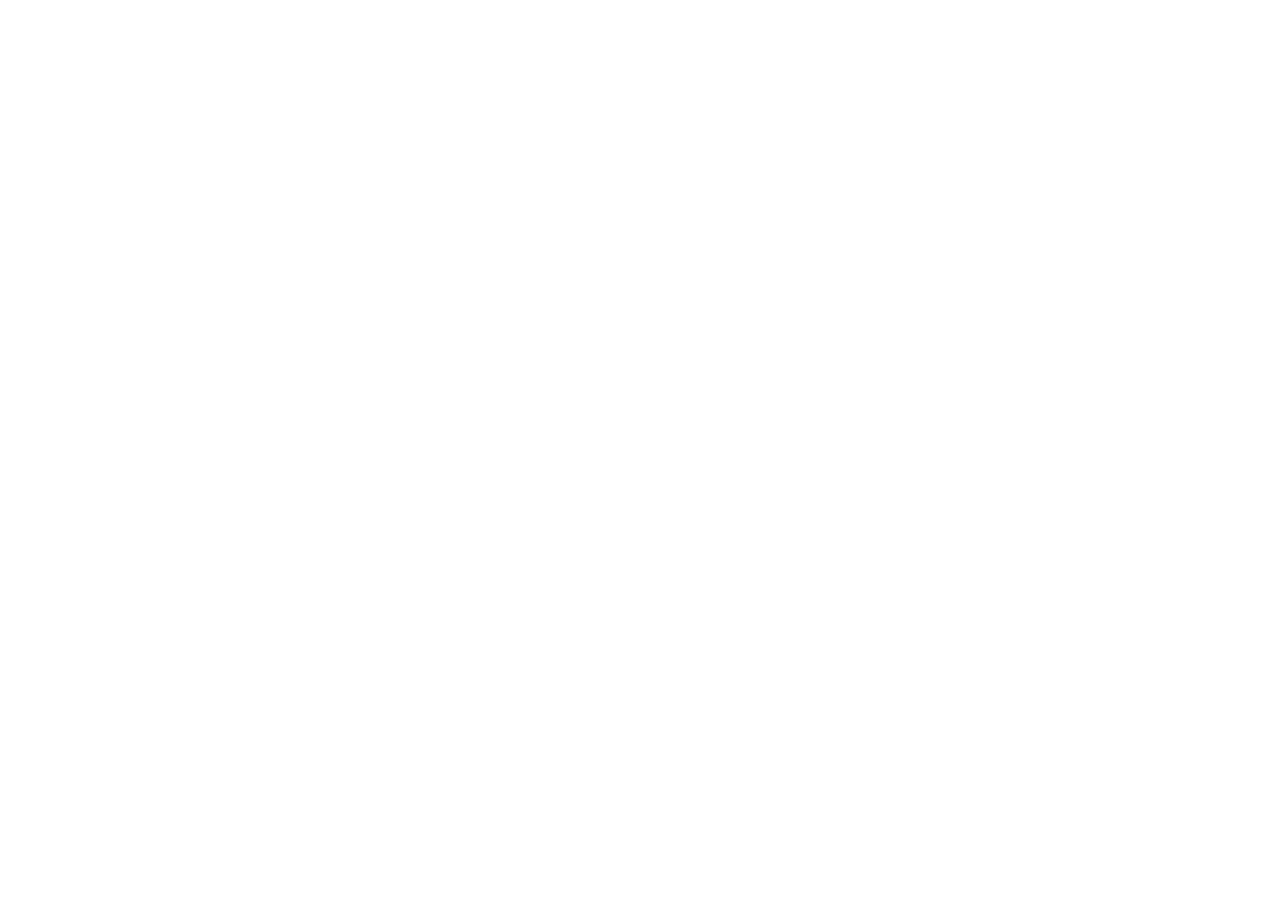
==== index.html @ 480419f0 "Initial commit" ====
<!DOCTYPE html>
<html lang="en">
<head>
  <meta charset="UTF-8">
  <meta name="viewport" content="width=device-width, initial-scale=1.0">
  <title></title>
  <link rel="stylesheet" href="css/main.css">
</head>
<body>




  <script src="js/main.js"></script>
</body>
</html>
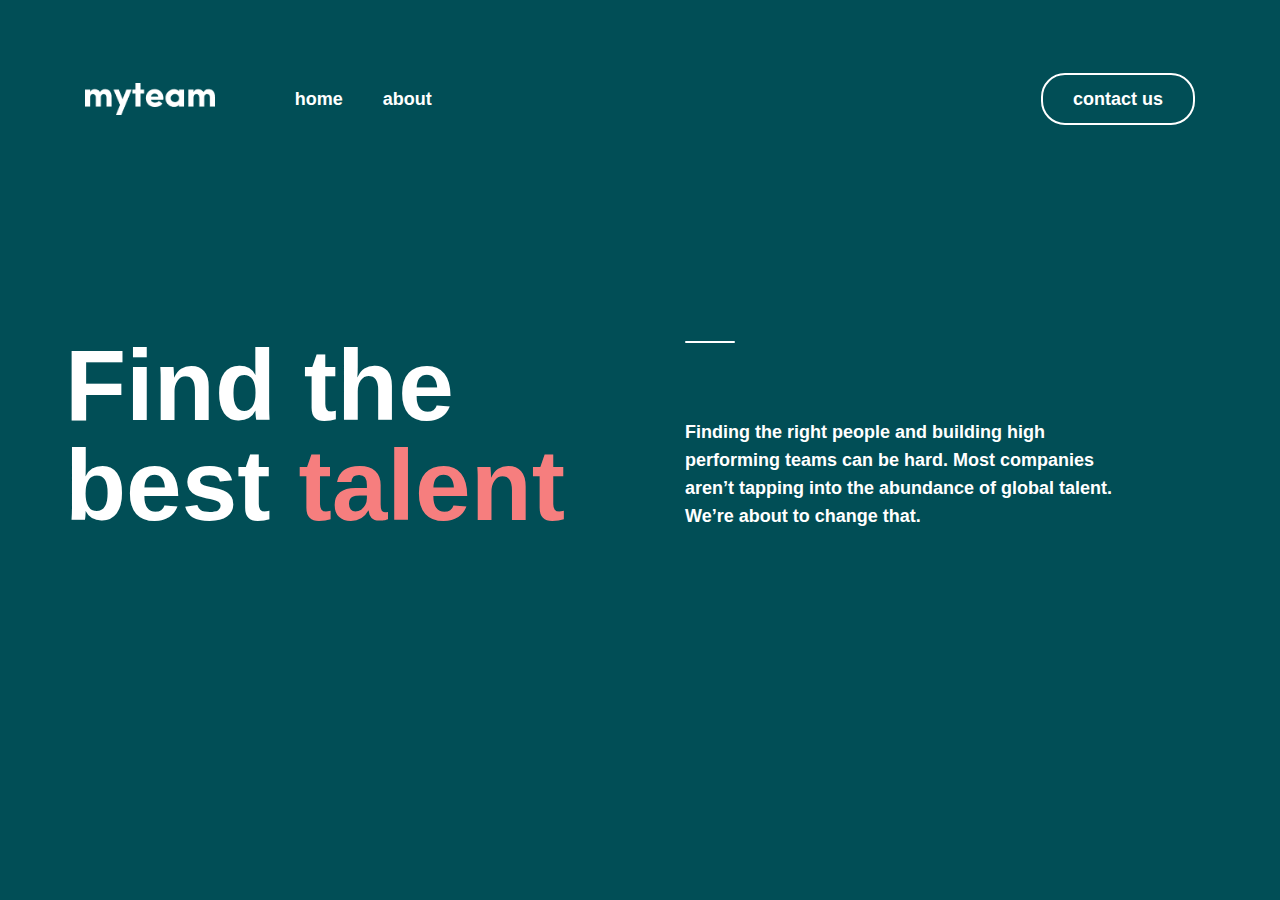
==== commit b9817bdd: "Responsive header" ====
--- a/index.html
+++ b/index.html
@@ -1,16 +1,79 @@
 <!DOCTYPE html>
 <html lang="en">
+
 <head>
   <meta charset="UTF-8">
   <meta name="viewport" content="width=device-width, initial-scale=1.0">
   <title></title>
   <link rel="stylesheet" href="css/main.css">
 </head>
+
 <body>
+
+  <header class="siteheader">
+    <div class="container siteheader__wrapper">
+      <a class="logo" href="index.html">
+        <img class="logo__img" src="img/myteam.png" width="160" height="40" alt="logo">
+      </a>
+
+      <nav class="sitenav">
+        <ul class="sitenav-list">
+          <li class="sitenav-list__item hamburger-li">
+            <button type="button">
+              <img src="img/close.svg" alt="open">
+            </button>
+          </li>
+          <li class="sitenav-list__item">
+            <a href="index.html" class="sitenav-list__link">home</a>
+          </li>
+          <li class="sitenav-list__item">
+            <a href="about.html" class="sitenav-list__link">about</a>
+          </li>
+        </ul>
+        <button class="sitenav__btn btn--primary" type="button">contact us</button>
+      </nav>
+      <button class="hamburger" type="button">
+        <img src="img/hamburger.svg" alt="open">
+      </button>
+
+    </div>
+  </header>
+
+  <section class="hero">
+    <div class="hero__wrapper">
+      <div class="container hero__container">
+        <h1 class="hero__heading">Find the best <span>talent</span></h1>
+        <p class="hero__text">Finding the right people and building high performing teams can be hard. Most companies
+          aren’t tapping into the
+          abundance of global talent. We’re about to change that.</p>
+      </div>
+    </div>
+  </section>
+
+  <!-- <button disabled class="btn--primary" type="button">contact us</button> -->
+  <!-- <a disabled class="btn--primary btn--secondary" href="#">contact us</a> -->
+
+
+  <script>
+    var elSiteHeader = document.querySelector('.sitenav');
+    var elSiteHeaderToggler = document.querySelector('.hamburger');
+    var elSiteHeaderRemover = document.querySelector('.hamburger-li');
+
+    elSiteHeaderToggler.addEventListener('click', function () {
+      elSiteHeader.classList.toggle('sitenav-open');
+
+      // elSiteHeaderToggler.classList.toggle('hamburger-open');
+    });
+
+    elSiteHeaderRemover.addEventListener('click', function () {
+      elSiteHeader.classList.toggle('sitenav-open');
+
+      // elSiteHeaderToggler.classList.toggle('hamburger-open');
+    });
 
 
 
+  </script>
+</body>
 
-  <script src="js/main.js"></script>
-</body>
-</html>
+</html>--- a/css/main.css
+++ b/css/main.css
@@ -0,0 +1,732 @@
+/*! normalize.css v8.0.1 | MIT License | github.com/necolas/normalize.css */
+/* Document
+   ========================================================================== */
+/**
+ * 1. Correct the line height in all browsers.
+ * 2. Prevent adjustments of font size after orientation changes in iOS.
+ */
+html {
+  line-height: 1.15;
+  /* 1 */
+  -webkit-text-size-adjust: 100%;
+  /* 2 */
+}
+
+/* Sections
+   ========================================================================== */
+/**
+ * Remove the margin in all browsers.
+ */
+body {
+  margin: 0;
+}
+
+/**
+ * Render the `main` element consistently in IE.
+ */
+main {
+  display: block;
+}
+
+/**
+ * Correct the font size and margin on `h1` elements within `section` and
+ * `article` contexts in Chrome, Firefox, and Safari.
+ */
+h1 {
+  font-size: 2em;
+  margin: 0.67em 0;
+}
+
+/* Grouping content
+   ========================================================================== */
+/**
+ * 1. Add the correct box sizing in Firefox.
+ * 2. Show the overflow in Edge and IE.
+ */
+hr {
+  -webkit-box-sizing: content-box;
+          box-sizing: content-box;
+  /* 1 */
+  height: 0;
+  /* 1 */
+  overflow: visible;
+  /* 2 */
+}
+
+/**
+ * 1. Correct the inheritance and scaling of font size in all browsers.
+ * 2. Correct the odd `em` font sizing in all browsers.
+ */
+pre {
+  font-family: monospace, monospace;
+  /* 1 */
+  font-size: 1em;
+  /* 2 */
+}
+
+/* Text-level semantics
+   ========================================================================== */
+/**
+ * Remove the gray background on active links in IE 10.
+ */
+a {
+  background-color: transparent;
+}
+
+/**
+ * 1. Remove the bottom border in Chrome 57-
+ * 2. Add the correct text decoration in Chrome, Edge, IE, Opera, and Safari.
+ */
+abbr[title] {
+  border-bottom: none;
+  /* 1 */
+  text-decoration: underline;
+  /* 2 */
+  -webkit-text-decoration: underline dotted;
+          text-decoration: underline dotted;
+  /* 2 */
+}
+
+/**
+ * Add the correct font weight in Chrome, Edge, and Safari.
+ */
+b,
+strong {
+  font-weight: bolder;
+}
+
+/**
+ * 1. Correct the inheritance and scaling of font size in all browsers.
+ * 2. Correct the odd `em` font sizing in all browsers.
+ */
+code,
+kbd,
+samp {
+  font-family: monospace, monospace;
+  /* 1 */
+  font-size: 1em;
+  /* 2 */
+}
+
+/**
+ * Add the correct font size in all browsers.
+ */
+small {
+  font-size: 80%;
+}
+
+/**
+ * Prevent `sub` and `sup` elements from affecting the line height in
+ * all browsers.
+ */
+sub,
+sup {
+  font-size: 75%;
+  line-height: 0;
+  position: relative;
+  vertical-align: baseline;
+}
+
+sub {
+  bottom: -0.25em;
+}
+
+sup {
+  top: -0.5em;
+}
+
+/* Embedded content
+   ========================================================================== */
+/**
+ * Remove the border on images inside links in IE 10.
+ */
+img {
+  border-style: none;
+}
+
+/* Forms
+   ========================================================================== */
+/**
+ * 1. Change the font styles in all browsers.
+ * 2. Remove the margin in Firefox and Safari.
+ */
+button,
+input,
+optgroup,
+select,
+textarea {
+  font-family: inherit;
+  /* 1 */
+  font-size: 100%;
+  /* 1 */
+  line-height: 1.15;
+  /* 1 */
+  margin: 0;
+  /* 2 */
+}
+
+/**
+ * Show the overflow in IE.
+ * 1. Show the overflow in Edge.
+ */
+button,
+input {
+  /* 1 */
+  overflow: visible;
+}
+
+/**
+ * Remove the inheritance of text transform in Edge, Firefox, and IE.
+ * 1. Remove the inheritance of text transform in Firefox.
+ */
+button,
+select {
+  /* 1 */
+  text-transform: none;
+}
+
+/**
+ * Correct the inability to style clickable types in iOS and Safari.
+ */
+button,
+[type="button"],
+[type="reset"],
+[type="submit"] {
+  -webkit-appearance: button;
+}
+
+/**
+ * Remove the inner border and padding in Firefox.
+ */
+button::-moz-focus-inner,
+[type="button"]::-moz-focus-inner,
+[type="reset"]::-moz-focus-inner,
+[type="submit"]::-moz-focus-inner {
+  border-style: none;
+  padding: 0;
+}
+
+/**
+ * Restore the focus styles unset by the previous rule.
+ */
+button:-moz-focusring,
+[type="button"]:-moz-focusring,
+[type="reset"]:-moz-focusring,
+[type="submit"]:-moz-focusring {
+  outline: 1px dotted ButtonText;
+}
+
+/**
+ * Correct the padding in Firefox.
+ */
+fieldset {
+  padding: 0.35em 0.75em 0.625em;
+}
+
+/**
+ * 1. Correct the text wrapping in Edge and IE.
+ * 2. Correct the color inheritance from `fieldset` elements in IE.
+ * 3. Remove the padding so developers are not caught out when they zero out
+ *    `fieldset` elements in all browsers.
+ */
+legend {
+  -webkit-box-sizing: border-box;
+          box-sizing: border-box;
+  /* 1 */
+  color: inherit;
+  /* 2 */
+  display: table;
+  /* 1 */
+  max-width: 100%;
+  /* 1 */
+  padding: 0;
+  /* 3 */
+  white-space: normal;
+  /* 1 */
+}
+
+/**
+ * Add the correct vertical alignment in Chrome, Firefox, and Opera.
+ */
+progress {
+  vertical-align: baseline;
+}
+
+/**
+ * Remove the default vertical scrollbar in IE 10+.
+ */
+textarea {
+  overflow: auto;
+}
+
+/**
+ * 1. Add the correct box sizing in IE 10.
+ * 2. Remove the padding in IE 10.
+ */
+[type="checkbox"],
+[type="radio"] {
+  -webkit-box-sizing: border-box;
+          box-sizing: border-box;
+  /* 1 */
+  padding: 0;
+  /* 2 */
+}
+
+/**
+ * Correct the cursor style of increment and decrement buttons in Chrome.
+ */
+[type="number"]::-webkit-inner-spin-button,
+[type="number"]::-webkit-outer-spin-button {
+  height: auto;
+}
+
+/**
+ * 1. Correct the odd appearance in Chrome and Safari.
+ * 2. Correct the outline style in Safari.
+ */
+[type="search"] {
+  -webkit-appearance: textfield;
+  /* 1 */
+  outline-offset: -2px;
+  /* 2 */
+}
+
+/**
+ * Remove the inner padding in Chrome and Safari on macOS.
+ */
+[type="search"]::-webkit-search-decoration {
+  -webkit-appearance: none;
+}
+
+/**
+ * 1. Correct the inability to style clickable types in iOS and Safari.
+ * 2. Change font properties to `inherit` in Safari.
+ */
+::-webkit-file-upload-button {
+  -webkit-appearance: button;
+  /* 1 */
+  font: inherit;
+  /* 2 */
+}
+
+/* Interactive
+   ========================================================================== */
+/*
+ * Add the correct display in Edge, IE 10+, and Firefox.
+ */
+details {
+  display: block;
+}
+
+/*
+ * Add the correct display in all browsers.
+ */
+summary {
+  display: list-item;
+}
+
+/* Misc
+   ========================================================================== */
+/**
+ * Add the correct display in IE 10+.
+ */
+template {
+  display: none;
+}
+
+/**
+ * Add the correct display in IE 10.
+ */
+[hidden] {
+  display: none;
+}
+
+@font-face {
+  font-family: "Public Sans";
+  font-display: swap;
+  font-style: normal;
+  font-weight: 100;
+  src: url("../fonts/public-sans-v4-latin-100.woff2") format("woff2"), url("../fonts/public-sans-v4-latin-100.woff") format("woff");
+}
+
+@font-face {
+  font-family: "Public Sans";
+  font-display: swap;
+  font-style: normal;
+  font-weight: 400;
+  src: url("../fonts/public-sans-v4-latin-regular.woff2") format("woff2"), url("../fonts/public-sans-v4-latin-regular.woff") format("woff");
+}
+
+@font-face {
+  font-family: "Public Sans";
+  font-display: swap;
+  font-style: normal;
+  font-weight: 500;
+  src: url("../fonts/public-sans-v4-latin-500.woff2") format("woff2"), url("../fonts/public-sans-v4-latin-500.woff") format("woff");
+}
+
+@font-face {
+  font-family: "Public Sans";
+  font-display: swap;
+  font-style: normal;
+  font-weight: 700;
+  src: url("../fonts/public-sans-v4-latin-700.woff2") format("woff2"), url("../fonts/public-sans-v4-latin-700.woff") format("woff");
+}
+
+@font-face {
+  font-family: "Public Sans";
+  font-display: swap;
+  font-style: italic;
+  font-weight: 400;
+  src: url("../fonts/public-sans-v4-latin-italic.woff2") format("woff2"), url("../fonts/public-sans-v4-latin-italic.woff") format("woff");
+}
+
+@font-face {
+  font-family: "Public Sans";
+  font-display: swap;
+  font-style: italic;
+  font-weight: 700;
+  src: url("../fonts/public-sans-v4-latin-700italic.woff2") format("woff2"), url("../fonts/public-sans-v4-latin-700italic.woff") format("woff");
+}
+
+html {
+  -webkit-box-sizing: border-box;
+          box-sizing: border-box;
+  height: 100%;
+  scroll-behavior: smooth;
+}
+
+*, *::before, *::after {
+  -webkit-box-sizing: inherit;
+          box-sizing: inherit;
+}
+
+body {
+  display: -webkit-box;
+  display: -ms-flexbox;
+  display: flex;
+  -webkit-box-orient: vertical;
+  -webkit-box-direction: normal;
+      -ms-flex-direction: column;
+          flex-direction: column;
+  height: 100%;
+  padding: 0;
+  margin: 0;
+  font-family: "Arial", sans-serif;
+  background-color: #014E56;
+  font-size: 16px;
+  line-height: 1.5;
+}
+
+img {
+  max-width: 100%;
+  height: auto;
+}
+
+.visually-hidden {
+  position: absolute;
+  width: 1px;
+  height: 1px;
+  margin: -1px;
+  border: 0;
+  padding: 0;
+  clip: rect(0 0 0 0);
+  overflow: hidden;
+}
+
+.container {
+  max-width: 1150px;
+  padding-left: 20px;
+  padding-right: 20px;
+  margin-left: auto;
+  margin-right: auto;
+}
+
+.btn--primary {
+  border: 2px solid #fff;
+  display: inline-block;
+  vertical-align: baseline;
+  color: #fff;
+  background-color: transparent;
+  font-weight: 600;
+  font-size: 18px;
+  line-height: 28px;
+  padding: 10px 30px;
+  max-width: 155px;
+  border-radius: 24px;
+  text-decoration: none;
+  cursor: pointer;
+  text-align: center;
+  -webkit-transition: all 0.3s ease;
+  transition: all 0.3s ease;
+  white-space: nowrap;
+}
+
+.btn--primary:hover {
+  background-color: #fff;
+  color: #014E56;
+  border-color: #014E56;
+}
+
+.btn--primary[disabled] {
+  color: rgba(255, 255, 255, 0.4);
+  border-color: rgba(255, 255, 255, 0.4);
+}
+
+.btn--secondary {
+  color: #014E56;
+  background-color: #fff;
+}
+
+.btn--secondary:hover {
+  background-color: #014E56;
+}
+
+.btn--secondary[disabled] {
+  color: #014E56;
+  background-color: rgba(255, 255, 255, 0.4);
+}
+
+.siteheader {
+  margin: 73px 0;
+}
+
+.siteheader__wrapper {
+  display: -webkit-box;
+  display: -ms-flexbox;
+  display: flex;
+  -webkit-box-align: center;
+      -ms-flex-align: center;
+          align-items: center;
+}
+
+.logo {
+  display: block;
+  text-decoration: none;
+  margin-right: 80px;
+}
+
+.logo__img {
+  display: block;
+}
+
+.sitenav {
+  display: -webkit-box;
+  display: -ms-flexbox;
+  display: flex;
+  -webkit-box-align: center;
+      -ms-flex-align: center;
+          align-items: center;
+  -ms-flex-negative: 1;
+      flex-shrink: 1;
+  width: 100%;
+}
+
+.hamburger {
+  display: block;
+  border: none;
+  background: none;
+  margin-left: auto;
+  padding: 10px;
+  margin-bottom: 10px;
+  display: none;
+}
+
+.hamburger img {
+  display: block;
+}
+
+.sitenav-list {
+  -ms-flex-negative: 1;
+      flex-shrink: 1;
+  width: 100%;
+  padding: 0;
+  margin: 0;
+  list-style-type: none;
+  display: -webkit-box;
+  display: -ms-flexbox;
+  display: flex;
+}
+
+.sitenav-list__item {
+  margin-right: 40px;
+}
+
+.sitenav-list__link {
+  display: block;
+  text-decoration: none;
+  font-weight: 600;
+  font-size: 18px;
+  line-height: 28px;
+  color: #FFFFFF;
+}
+
+.hamburger-li {
+  display: none;
+}
+
+.hamburger li {
+  display: none;
+}
+
+@media only screen and (max-width: 555px) {
+  .sitenav {
+    display: none;
+  }
+  .sitenav-open .sitenav-list {
+    padding: 50px 0 50px 50px;
+    height: 100%;
+    max-width: 70%;
+    background-color: #2C6269;
+    margin-left: auto;
+  }
+  .hamburger-li {
+    display: block;
+  }
+  .sitenav-open .sitenav-list__item {
+    margin-bottom: 20px;
+  }
+  .sitenav-open .btn--primary {
+    position: absolute;
+    top: 45%;
+    left: 40%;
+  }
+  .hamburger {
+    display: block;
+  }
+  .sitenav-open {
+    display: block;
+    position: fixed;
+    width: 100%;
+    height: 100%;
+    -webkit-box-orient: vertical;
+    -webkit-box-direction: normal;
+        -ms-flex-direction: column;
+            flex-direction: column;
+    background-color: rgba(0, 0, 0, 0.5);
+    top: 0;
+    left: 0;
+    z-index: 50;
+  }
+  .sitenav-open .sitenav-list {
+    -webkit-box-orient: vertical;
+    -webkit-box-direction: normal;
+        -ms-flex-direction: column;
+            flex-direction: column;
+  }
+}
+
+.hero__wrapper {
+  max-width: 1500px;
+  margin-right: auto;
+  margin-left: auto;
+  background-image: url("../img/dark-circle.png"), url("../img/couple-circles.png");
+  background-repeat: no-repeat;
+  background-position: -1% 35%, right 18% top 100%;
+}
+
+.hero__container {
+  padding: 70px 0 200px 0;
+  display: -webkit-box;
+  display: -ms-flexbox;
+  display: flex;
+  -webkit-box-align: center;
+      -ms-flex-align: center;
+          align-items: center;
+}
+
+.hero__heading {
+  max-width: 620px;
+  font-size: 100px;
+  line-height: 100px;
+  font-weight: 700;
+  color: #FFFFFF;
+}
+
+.hero__heading span {
+  color: #F67E7E;
+}
+
+.hero__text {
+  font-weight: 600;
+  font-size: 18px;
+  line-height: 28px;
+  color: #FFFFFF;
+  max-width: 445px;
+}
+
+.hero__text::before {
+  content: "";
+  display: block;
+  width: 50px;
+  height: 2px;
+  background-color: #fff;
+  border-radius: 5px;
+  margin-bottom: 75px;
+}
+
+@media only screen and (max-width: 1336px) {
+  .hero__wrapper {
+    background: none;
+    padding: 0 40px;
+    margin-left: auto;
+    margin-right: auto;
+  }
+}
+
+@media only screen and (max-width: 1078px) {
+  .hero__heading {
+    font-size: 80px;
+    margin-right: 20px;
+  }
+}
+
+@media only screen and (max-width: 1034px) {
+  .hero__heading {
+    font-size: 60px;
+  }
+}
+
+@media only screen and (max-width: 845px) {
+  .hero-heading {
+    line-height: 60px;
+  }
+}
+
+@media only screen and (max-width: 777px) {
+  .siteheader {
+    margin: 50px 0;
+  }
+  .hero {
+    background-image: url("../img/couple-circles.png");
+    background-repeat: no-repeat;
+    background-position: bottom center;
+  }
+  .hero__container {
+    -webkit-box-orient: vertical;
+    -webkit-box-direction: normal;
+        -ms-flex-direction: column;
+            flex-direction: column;
+    text-align: center;
+  }
+  .hero__heading {
+    line-height: 50px;
+    max-width: 300px;
+    margin-bottom: 0;
+  }
+  .hero__text {
+    max-width: 510px;
+    font-size: 15px;
+    line-height: 28px;
+  }
+  .hero__text::before {
+    display: none;
+  }
+}
+
+@media only screen and (max-width: 555px) {
+  .logo {
+    margin-right: 40px;
+  }
+}
+/*# sourceMappingURL=main.css.map */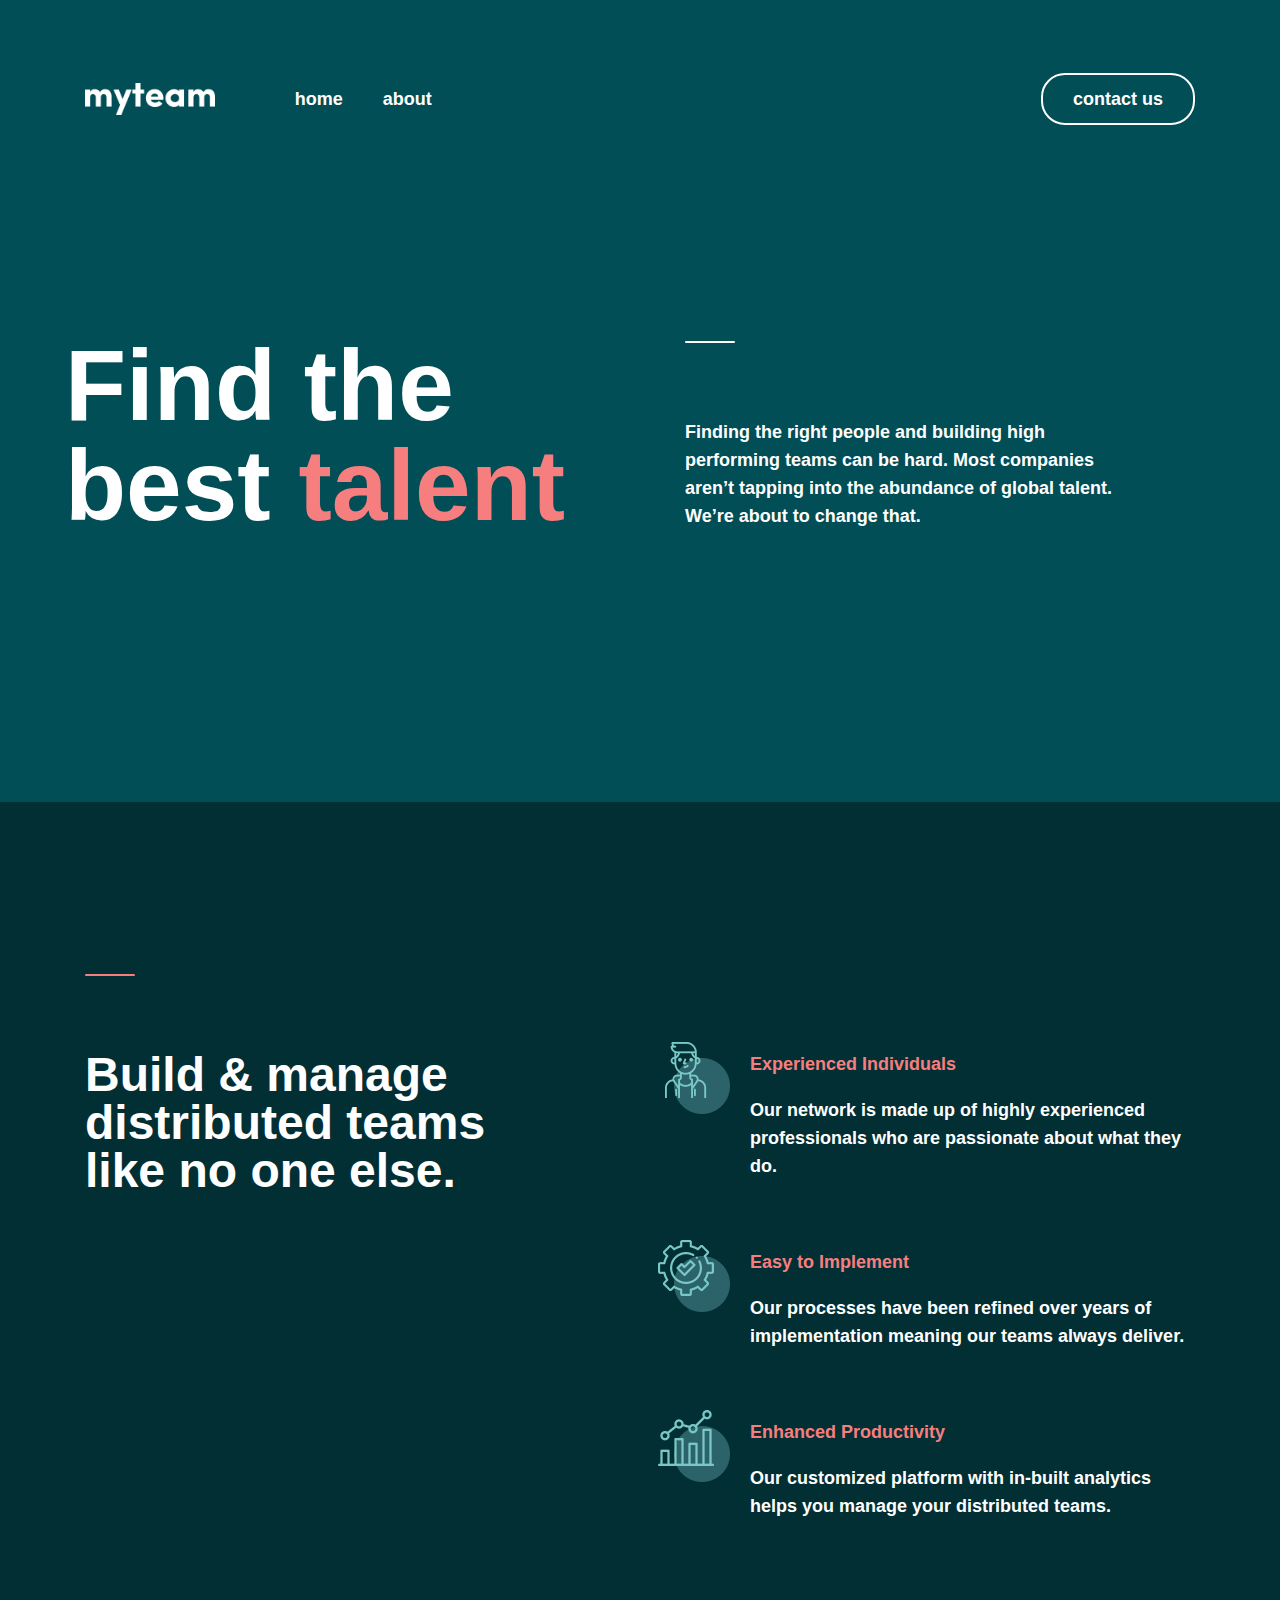
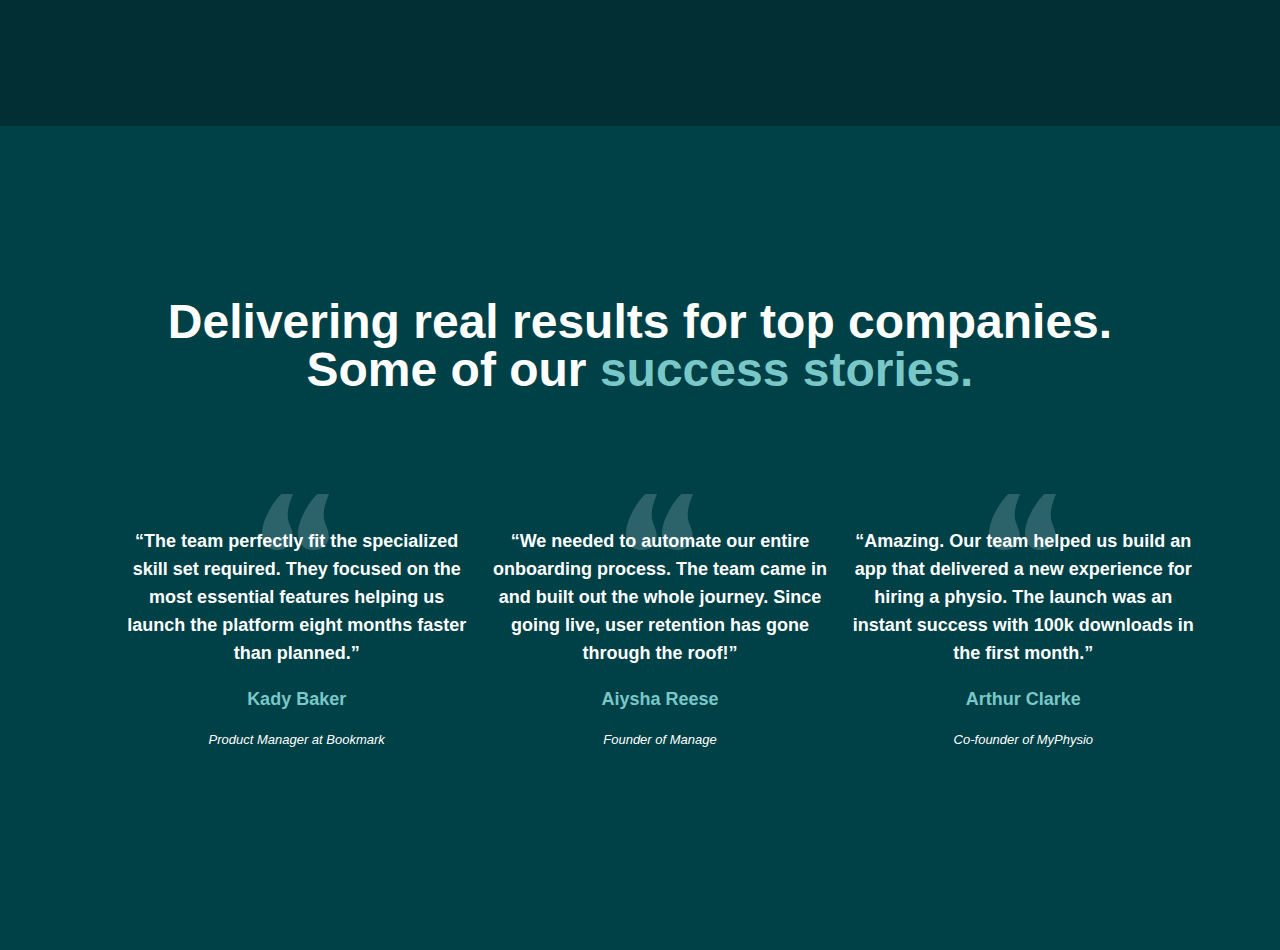
==== commit ca9a8a01: "Add feautures and comments section" ====
--- a/index.html
+++ b/index.html
@@ -39,13 +39,84 @@
     </div>
   </header>
 
-  <section class="hero">
-    <div class="hero__wrapper">
-      <div class="container hero__container">
-        <h1 class="hero__heading">Find the best <span>talent</span></h1>
-        <p class="hero__text">Finding the right people and building high performing teams can be hard. Most companies
+  <section class="section">
+    <div class="section__wrapper hero-wrapper">
+      <div class="container section__container hero-container">
+        <h1 class="section__heading">Find the best <span>talent</span></h1>
+        <p class="section__text hero-text">Finding the right people and building high performing teams can be hard. Most
+          companies
           aren’t tapping into the
           abundance of global talent. We’re about to change that.</p>
+      </div>
+    </div>
+  </section>
+
+  <section class="section feautures">
+    <div class="section__wrapper">
+      <div class="container section__container feautures-container">
+        <h1 class="section__heading feautures-heading">Build & manage distributed teams like no one else.</h1>
+        <ul class="section__list">
+          <li class="section__item">
+            <div class="item-wrapper">
+              <h3 class="section__subheading">Experienced Individuals</h3>
+              <p class="section__text">Our network is made up of highly experienced professionals who are passionate
+                about
+                what they do.</p>
+            </div>
+          </li>
+          <li class="section__item">
+            <div class="item-wrapper">
+              <h3 class="section__subheading">Easy to Implement</h3>
+              <p class="section__text">Our processes have been refined over years of implementation meaning our teams
+                always deliver.</p>
+            </div>
+          </li>
+          <li class="section__item">
+            <div class="item-wrapper">
+              <h3 class="section__subheading">Enhanced Productivity</h3>
+              <p class="section__text">Our customized platform with in-built analytics helps you manage your distributed
+                teams.</p>
+            </div>
+          </li>
+        </ul>
+      </div>
+    </div>
+  </section>
+
+  <section class="section feautures comments">
+    <div class="section__wrapper">
+      <div class="container comments-container">
+        <h1 class="section__heading comments-heading">Delivering real results for top companies. Some of our
+          <span>success stories.</span></h1>
+        <ul class="section__list comments-list">
+          <li class="section__item comments-item">
+            <div class="item-wrapper">
+              <blockquote class="section__text"> “The team perfectly fit the specialized skill set required. They
+                focused on the
+                most essential features helping us launch the platform eight months faster than planned.”</blockquote>
+              <h3 class="section__subheading">Kady Baker</h3>
+              <p class="status">Product Manager at Bookmark</p>
+            </div>
+          </li>
+          <li class="section__item  comments-item">
+            <div class="item-wrapper">
+              <blockquote class="section__text">“We needed to automate our entire onboarding process. The team came in
+                and built out the whole journey. Since going live, user retention has gone through the roof!”
+              </blockquote>
+              <h3 class="section__subheading">Aiysha Reese</h3>
+              <p class="status">Founder of Manage</p>
+            </div>
+          </li>
+          <li class="section__item  comments-item">
+            <div class="item-wrapper">
+              <blockquote class="section__text">“Amazing. Our team helped us build an app that delivered a new
+                experience for hiring a physio. The launch was an instant success with 100k downloads in the first
+                month.”</blockquote>
+              <h3 class="section__subheading">Arthur Clarke</h3>
+              <p class="status">Co-founder of MyPhysio</p>
+            </div>
+          </li>
+        </ul>
       </div>
     </div>
   </section>
--- a/css/main.css
+++ b/css/main.css
@@ -562,10 +562,8 @@
 }
 
 .hamburger-li {
-  display: none;
-}
-
-.hamburger li {
+  background: none;
+  border: none;
   display: none;
 }
 
@@ -575,6 +573,10 @@
   }
   .sitenav-open .sitenav-list {
     padding: 50px 0 50px 50px;
+    background-image: url("../img/couple-circles.png");
+    background-repeat: no-repeat;
+    background-position: rightr;
+    background-attachment: fixed;
     height: 100%;
     max-width: 70%;
     background-color: #2C6269;
@@ -582,6 +584,13 @@
   }
   .hamburger-li {
     display: block;
+    max-width: 40px;
+    margin-left: auto;
+  }
+  .hamburger-li button {
+    border: none;
+    background: none;
+    margin-right: -10px;
   }
   .sitenav-open .sitenav-list__item {
     margin-bottom: 20px;
@@ -616,117 +625,259 @@
   }
 }
 
-.hero__wrapper {
+.section__wrapper {
   max-width: 1500px;
   margin-right: auto;
   margin-left: auto;
+  background-repeat: no-repeat;
+}
+
+.hero-wrapper {
   background-image: url("../img/dark-circle.png"), url("../img/couple-circles.png");
-  background-repeat: no-repeat;
-  background-position: -1% 35%, right 18% top 100%;
-}
-
-.hero__container {
+  background-position: -1.5% 35%, right 18% top 100%;
+}
+
+.section__container {
+  display: -webkit-box;
+  display: -ms-flexbox;
+  display: flex;
+}
+
+.hero-container {
   padding: 70px 0 200px 0;
+  -webkit-box-align: center;
+      -ms-flex-align: center;
+          align-items: center;
+}
+
+.section__heading {
+  max-width: 620px;
+  font-size: 100px;
+  line-height: 100px;
+  font-weight: 700;
+  color: #FFFFFF;
+}
+
+.section__heading span {
+  color: #F67E7E;
+}
+
+.section__text {
+  font-weight: 600;
+  font-size: 18px;
+  line-height: 28px;
+  color: #FFFFFF;
+  max-width: 445px;
+}
+
+.hero-text::before {
+  content: "";
+  display: block;
+  width: 50px;
+  height: 2px;
+  background-color: #fff;
+  border-radius: 5px;
+  margin-bottom: 75px;
+}
+
+@media only screen and (max-width: 1336px) {
+  .section__wrapper {
+    background: none;
+    padding: 0 40px;
+    margin-left: auto;
+    margin-right: auto;
+  }
+}
+
+@media only screen and (max-width: 1078px) {
+  .section__heading {
+    font-size: 80px;
+    margin-right: 20px;
+  }
+}
+
+@media only screen and (max-width: 1034px) {
+  .section__heading {
+    font-size: 60px;
+  }
+}
+
+@media only screen and (max-width: 845px) {
+  .section-heading {
+    line-height: 60px;
+  }
+}
+
+@media only screen and (max-width: 777px) {
+  .siteheader {
+    margin: 50px 0;
+  }
+  .section {
+    background-image: url("../img/couple-circles.png");
+    background-repeat: no-repeat;
+    background-position: bottom center;
+  }
+  .section__container {
+    -webkit-box-orient: vertical;
+    -webkit-box-direction: normal;
+        -ms-flex-direction: column;
+            flex-direction: column;
+    text-align: center;
+  }
+  .section__heading {
+    line-height: 50px;
+    max-width: 300px;
+    margin-bottom: 0;
+  }
+  .section__text {
+    max-width: 510px;
+    font-size: 15px;
+    line-height: 28px;
+  }
+  .section__text::before {
+    display: none;
+  }
+}
+
+@media only screen and (max-width: 555px) {
+  .logo {
+    margin-right: 40px;
+  }
+}
+
+.feautures {
+  background-color: #012F34;
+  padding: 140px 0;
+}
+
+.feautures-heading {
+  font-size: 48px;
+  line-height: 48px;
+  max-width: 445px;
+}
+
+.feautures-heading::before {
+  content: "";
+  display: block;
+  width: 50px;
+  height: 2px;
+  background-color: #F67E7E;
+  border-radius: 5px;
+  margin-bottom: 75px;
+}
+
+.section__subheading {
+  font-size: 18px;
+  line-height: 28px;
+  font-weight: 700;
+  color: #F67E7E;
+}
+
+.section__list {
+  list-style-type: none;
+  padding: none;
+  margin: none;
+  margin-top: 90px;
+}
+
+.section__item {
+  margin-bottom: 32px;
+  display: -webkit-box;
+  display: -ms-flexbox;
+  display: flex;
+}
+
+.section__item::before {
+  content: "";
+  display: inline-block;
+  width: 72px;
+  height: 72px;
+  margin-top: 10px;
+  margin-right: 20px;
+}
+
+.section__item:nth-child(1)::before {
+  background-image: url("../img/experience.png");
+}
+
+.section__item:nth-child(2)::before {
+  background-image: url("../img/tool.png");
+}
+
+.section__item:nth-child(3)::before {
+  background-image: url("../img/productivity.png");
+}
+
+.feautures-container {
+  -webkit-box-pack: justify;
+      -ms-flex-pack: justify;
+          justify-content: space-between;
+}
+
+.comments {
+  background-color: #004047;
+}
+
+.comments-heading {
+  font-size: 48px;
+  line-height: 48px;
+  text-align: center;
+  max-width: 950px;
+  margin-left: auto;
+  margin-right: auto;
+}
+
+.comments-heading span {
+  color: #79C8C7;
+}
+
+.comments-list {
   display: -webkit-box;
   display: -ms-flexbox;
   display: flex;
   -webkit-box-align: center;
       -ms-flex-align: center;
           align-items: center;
-}
-
-.hero__heading {
-  max-width: 620px;
-  font-size: 100px;
-  line-height: 100px;
-  font-weight: 700;
+  -webkit-box-pack: justify;
+      -ms-flex-pack: justify;
+          justify-content: space-between;
+}
+
+.comments-item {
+  display: block;
+  max-width: 350px;
+}
+
+.comments-item:not(:last-child) {
+  margin-right: 20px;
+}
+
+.comments-list .section__item::before {
+  width: 67px;
+  height: 56px;
+  background-image: url("../img/quote.png");
+  margin-left: 40%;
+  margin-bottom: -30px;
+}
+
+.comments-list blockquote {
+  margin: 0;
+  padding: 0;
+  text-align: center;
+  max-width: 350px;
+}
+
+.comments .section__subheading {
+  color: #79C8C7;
+  text-align: center;
+}
+
+.status {
+  text-align: center;
+  font-style: italic;
+  font-weight: 500;
+  font-size: 13px;
+  line-height: 18px;
   color: #FFFFFF;
 }
-
-.hero__heading span {
-  color: #F67E7E;
-}
-
-.hero__text {
-  font-weight: 600;
-  font-size: 18px;
-  line-height: 28px;
-  color: #FFFFFF;
-  max-width: 445px;
-}
-
-.hero__text::before {
-  content: "";
-  display: block;
-  width: 50px;
-  height: 2px;
-  background-color: #fff;
-  border-radius: 5px;
-  margin-bottom: 75px;
-}
-
-@media only screen and (max-width: 1336px) {
-  .hero__wrapper {
-    background: none;
-    padding: 0 40px;
-    margin-left: auto;
-    margin-right: auto;
-  }
-}
-
-@media only screen and (max-width: 1078px) {
-  .hero__heading {
-    font-size: 80px;
-    margin-right: 20px;
-  }
-}
-
-@media only screen and (max-width: 1034px) {
-  .hero__heading {
-    font-size: 60px;
-  }
-}
-
-@media only screen and (max-width: 845px) {
-  .hero-heading {
-    line-height: 60px;
-  }
-}
-
-@media only screen and (max-width: 777px) {
-  .siteheader {
-    margin: 50px 0;
-  }
-  .hero {
-    background-image: url("../img/couple-circles.png");
-    background-repeat: no-repeat;
-    background-position: bottom center;
-  }
-  .hero__container {
-    -webkit-box-orient: vertical;
-    -webkit-box-direction: normal;
-        -ms-flex-direction: column;
-            flex-direction: column;
-    text-align: center;
-  }
-  .hero__heading {
-    line-height: 50px;
-    max-width: 300px;
-    margin-bottom: 0;
-  }
-  .hero__text {
-    max-width: 510px;
-    font-size: 15px;
-    line-height: 28px;
-  }
-  .hero__text::before {
-    display: none;
-  }
-}
-
-@media only screen and (max-width: 555px) {
-  .logo {
-    margin-right: 40px;
-  }
-}
 /*# sourceMappingURL=main.css.map */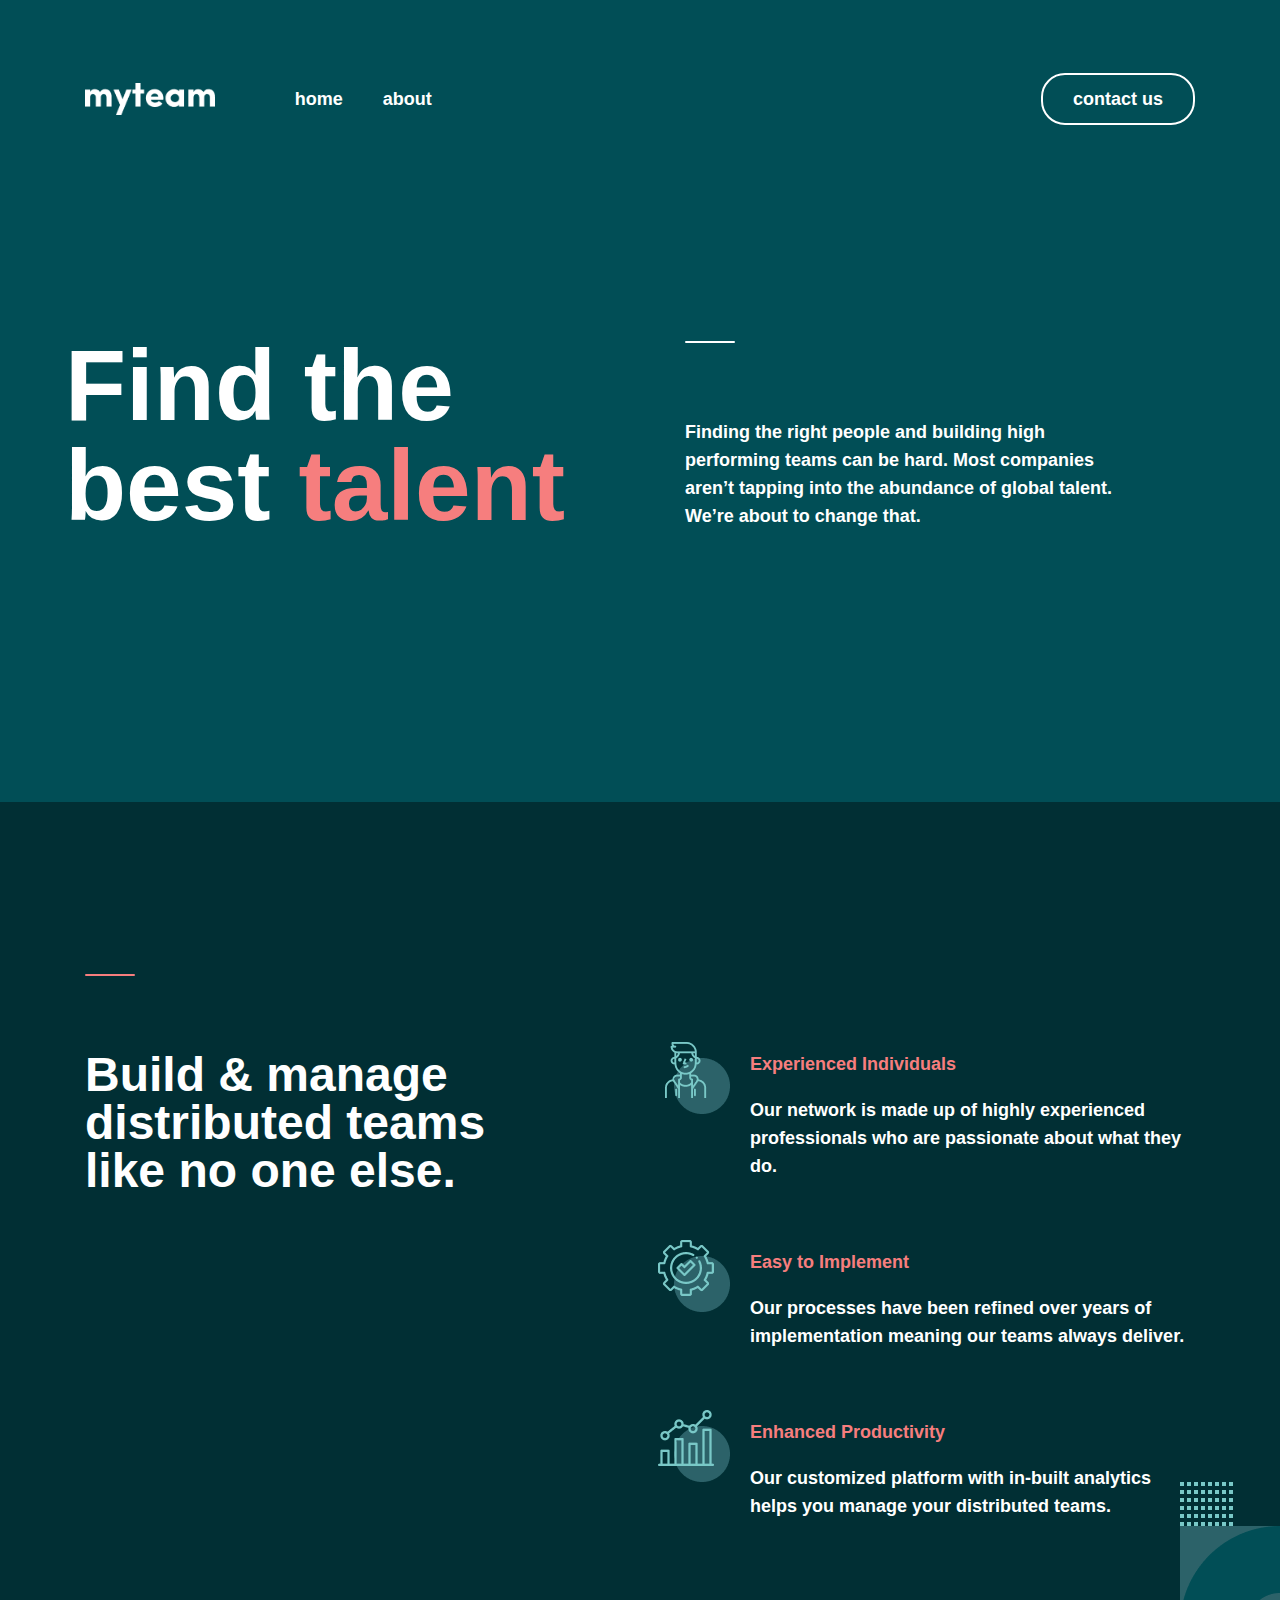
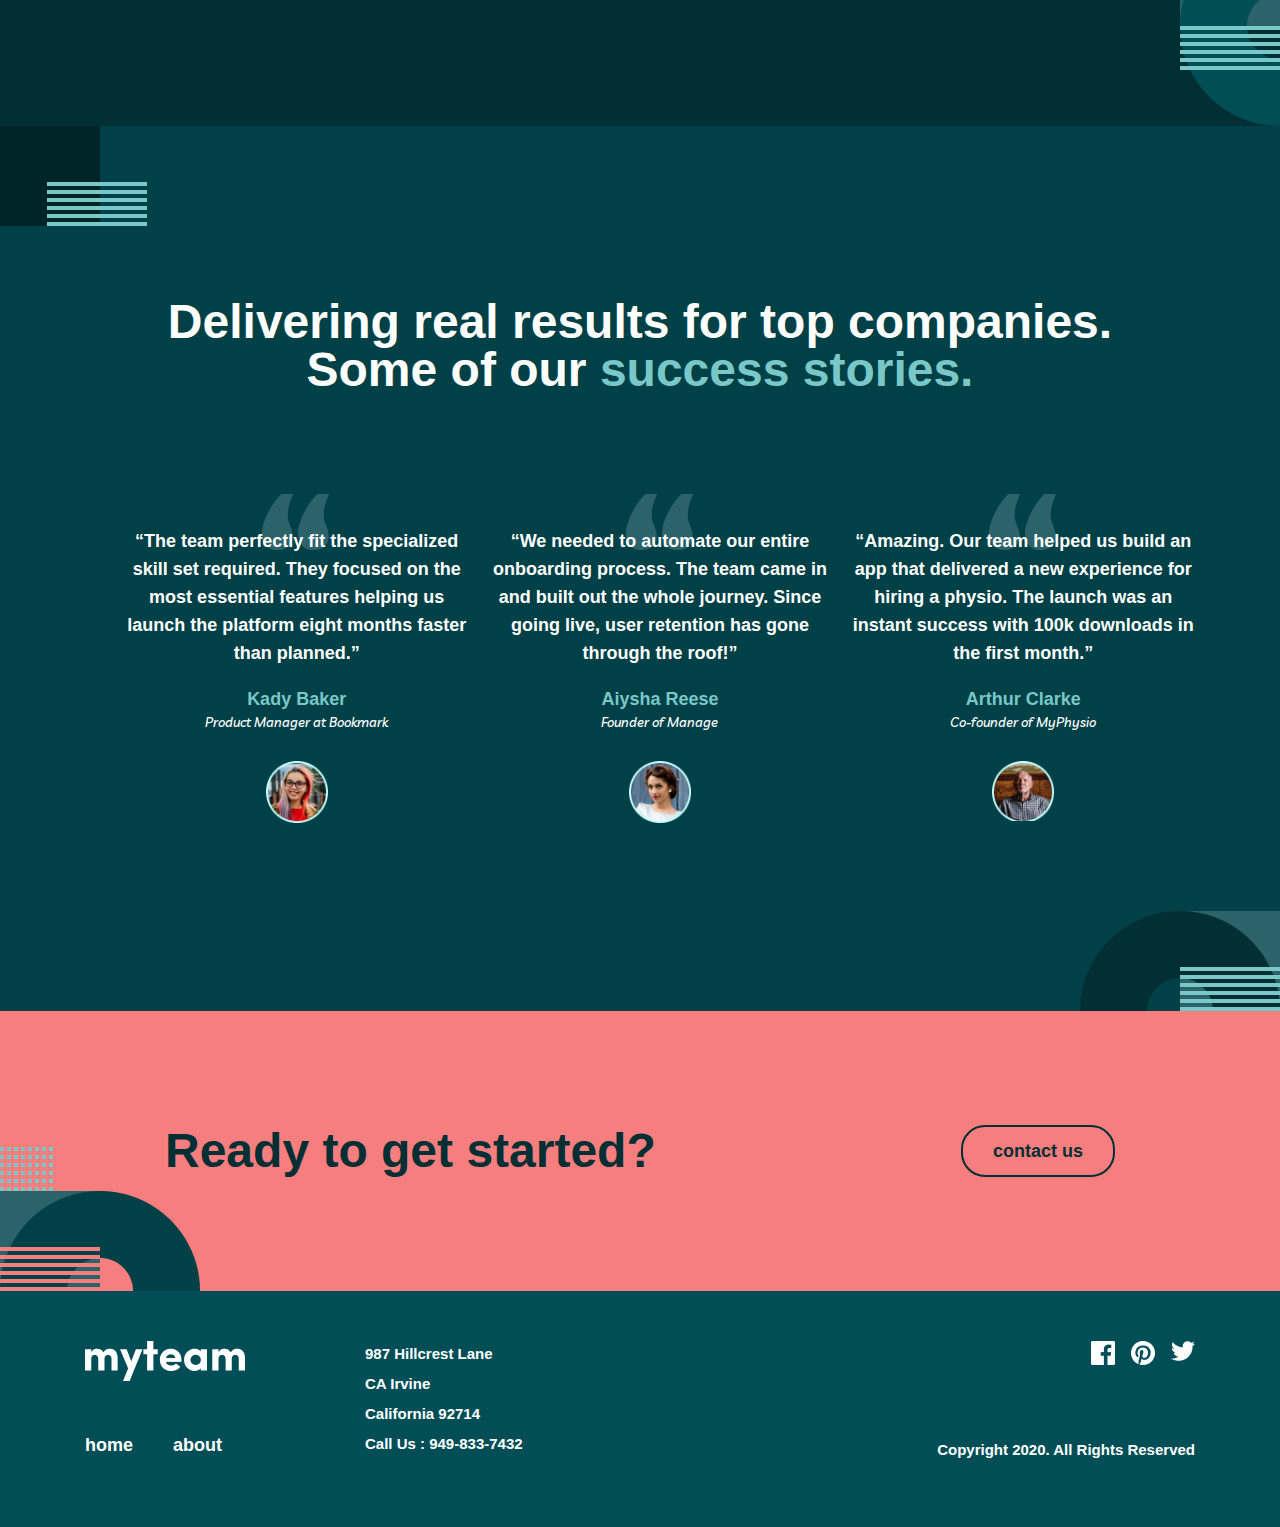
==== commit d9c495f2: "WIP" ====
--- a/index.html
+++ b/index.html
@@ -5,6 +5,7 @@
   <meta charset="UTF-8">
   <meta name="viewport" content="width=device-width, initial-scale=1.0">
   <title></title>
+  <link href="https://fonts.googleapis.com/css2?family=Livvic:ital,wght@1,500&display=swap" rel="stylesheet">
   <link rel="stylesheet" href="css/main.css">
 </head>
 
@@ -51,7 +52,7 @@
     </div>
   </section>
 
-  <section class="section feautures">
+  <section class="section feautures feauture--bg">
     <div class="section__wrapper">
       <div class="container section__container feautures-container">
         <h1 class="section__heading feautures-heading">Build & manage distributed teams like no one else.</h1>
@@ -121,6 +122,58 @@
     </div>
   </section>
 
+  <section class="action">
+    <div class="container action__container">
+      <h2>Ready to get started?</h2>
+      <button class="btn--primary btn--secondary" type="button">contact us</button>
+    </div>
+  </section>
+
+
+  <footer class="sitefooter">
+    <div class="container">
+      <div class="footer__left">
+        <a class="logo" href="index.html">
+          <img class="logo__img" src="img/myteam.png" width="160" height="40" alt="logo">
+        </a>
+
+        <ul class="sitenav-list">
+          <li class="sitenav-list__item hamburger-li">
+            <button type="button">
+              <img src="img/close.svg" alt="open">
+            </button>
+          </li>
+          <li class="sitenav-list__item">
+            <a href="index.html" class="sitenav-list__link">home</a>
+          </li>
+          <li class="sitenav-list__item">
+            <a href="about.html" class="sitenav-list__link">about</a>
+          </li>
+        </ul>
+      </div>
+      <div class="footer__middle">
+        <p>987 Hillcrest Lane</p>
+        <p>CA Irvine</p>
+        <p>California 92714</p>
+        <a href="tel:949-833-7432">Call Us : 949-833-7432</a>
+      </div>
+      <div class="footer__right">
+        <ul class="sns">
+          <li>
+            <a href="#"><img src="img/Path.png" alt="logo-facebook"></a>
+          </li>
+          <li>
+            <a href="#"><img src="img/Path-1.png" alt="logo-facebook"></a>
+          </li>
+          <li>
+            <a href="#"><img src="img/Path-2.png" alt="logo-facebook"></a>
+          </li>
+        </ul>
+        <p>Copyright 2020. All Rights Reserved</p>
+      </div>
+    </div>
+  </footer>
+
   <!-- <button disabled class="btn--primary" type="button">contact us</button> -->
   <!-- <a disabled class="btn--primary btn--secondary" href="#">contact us</a> -->
 
--- a/css/main.css
+++ b/css/main.css
@@ -573,9 +573,9 @@
   }
   .sitenav-open .sitenav-list {
     padding: 50px 0 50px 50px;
-    background-image: url("../img/couple-circles.png");
+    background-image: url("../img/mobile-header.png");
     background-repeat: no-repeat;
-    background-position: rightr;
+    background-position: bottom right;
     background-attachment: fixed;
     height: 100%;
     max-width: 70%;
@@ -814,8 +814,79 @@
           justify-content: space-between;
 }
 
+.feauture--bg {
+  background-image: url("../img/second.png");
+  background-position: right bottom;
+  background-repeat: no-repeat;
+}
+
+@media only screen and (max-width: 1135px) {
+  .feautures-container {
+    -webkit-box-orient: vertical;
+    -webkit-box-direction: normal;
+        -ms-flex-direction: column;
+            flex-direction: column;
+  }
+  .feautures-heading {
+    max-width: 80%;
+    text-align: left;
+  }
+  .section__item {
+    max-width: 100%;
+  }
+  .item-wrapper {
+    width: 100%;
+    text-align: left;
+  }
+  .feautures-container .section__text {
+    max-width: 70%;
+  }
+  .feautures-container .section__list {
+    margin-left: 0;
+    padding-left: 0;
+  }
+  .feautures-container .section__item::before {
+    background-size: contain;
+    background-repeat: no-repeat;
+  }
+}
+
+@media only screen and (max-width: 780px) {
+  .feautures-heading {
+    max-width: 80%;
+    text-align: left;
+    font-size: 40px;
+  }
+  .feauture--bg {
+    background-position: right top;
+    background-repeat: no-repeat;
+  }
+}
+
+@media only screen and (max-width: 780px) {
+  .feautures-container .section__text {
+    max-width: 100%;
+  }
+  .feautures-container .section__item {
+    -webkit-box-orient: vertical;
+    -webkit-box-direction: normal;
+        -ms-flex-direction: column;
+            flex-direction: column;
+  }
+  .feautures-container .section__item::before {
+    margin-left: auto;
+    margin-right: auto;
+  }
+  .item-wrapper {
+    text-align: center;
+  }
+}
+
 .comments {
   background-color: #004047;
+  background-image: url("../img/comment1.png"), url("../img/comment2.png");
+  background-repeat: no-repeat;
+  background-position: left top, right bottom;
 }
 
 .comments-heading {
@@ -832,6 +903,119 @@
 }
 
 .comments-list {
+  display: -webkit-box;
+  display: -ms-flexbox;
+  display: flex;
+}
+
+.comments-item {
+  display: block;
+  max-width: 350px;
+}
+
+.comments-item:not(:last-child) {
+  margin-right: 20px;
+}
+
+.comments-list .section__item::before {
+  width: 67px;
+  height: 56px;
+  background-image: url("../img/quote.png");
+  margin-left: 40%;
+  margin-bottom: -30px;
+}
+
+.comments-list .section__item::after {
+  width: 62px;
+  height: 62px;
+  content: "";
+  display: block;
+  margin-left: auto;
+  margin-right: auto;
+  background-repeat: no-repeat;
+  background-size: contain;
+  margin-top: 30px;
+}
+
+.comments-list .section__item:nth-child(1)::after {
+  background-image: url("../img/kedy.png");
+}
+
+.comments-list .section__item:nth-child(2)::after {
+  background-image: url("../img/ayesha.png");
+}
+
+.comments-list .section__item:nth-child(3)::after {
+  background-image: url("../img/arthur.png");
+}
+
+.comments-list blockquote {
+  margin: 0;
+  padding: 0;
+  text-align: center;
+  max-width: 350px;
+}
+
+.comments .section__subheading {
+  color: #79C8C7;
+  text-align: center;
+  margin-bottom: 0px;
+}
+
+.status {
+  text-align: center;
+  font-style: italic;
+  font-weight: 500;
+  font-size: 13px;
+  line-height: 18px;
+  color: #FFFFFF;
+  font-family: 'Livvic', sans-serif;
+  margin-top: 0;
+}
+
+@media only screen and (max-width: 1000px) {
+  .comments-list {
+    -webkit-box-orient: vertical;
+    -webkit-box-direction: normal;
+        -ms-flex-direction: column;
+            flex-direction: column;
+    padding: 0;
+    margin: 0;
+    list-style-type: none;
+  }
+  .comments-heading {
+    font-size: 40px;
+    line-height: 40px;
+    margin-bottom: 20px;
+  }
+  .comments-item {
+    max-width: 100%;
+  }
+  .comments-item .item-wrapper {
+    max-width: 100%;
+  }
+  .comments-item blockquote {
+    max-width: 100%;
+  }
+}
+
+@media only screen and (max-width: 700px) {
+  .comments-heading {
+    font-size: 32px;
+    line-height: 32px;
+  }
+}
+
+.action {
+  padding: 76px 0;
+  background-color: #F67E7E;
+  background-image: url("../img/action-bg.png");
+  background-repeat: no-repeat;
+  background-position: left bottom;
+}
+
+.action__container {
+  padding: 0 100px;
   display: -webkit-box;
   display: -ms-flexbox;
   display: flex;
@@ -843,41 +1027,110 @@
           justify-content: space-between;
 }
 
-.comments-item {
+.action h2 {
+  font-size: 48px;
+  line-height: 48px;
+  font-weight: 700;
+  color: #012F34;
+}
+
+.action button {
+  border: 2px solid #012F34;
+  background-color: transparent;
+  color: #012F34;
+}
+
+.action button:hover {
+  color: #F67E7E;
+}
+
+@media only screen and (max-width: 950px) {
+  .action h2 {
+    font-size: 40px;
+    line-height: 40px;
+  }
+}
+
+@media only screen and (max-width: 800px) {
+  .action h2 {
+    font-size: 32px;
+    line-height: 32px;
+  }
+}
+
+@media only screen and (max-width: 580px) {
+  .action__container {
+    -webkit-box-orient: vertical;
+    -webkit-box-direction: normal;
+        -ms-flex-direction: column;
+            flex-direction: column;
+  }
+}
+
+.sitefooter {
+  padding: 50px 0;
+}
+
+.sitefooter .container {
+  display: -webkit-box;
+  display: -ms-flexbox;
+  display: flex;
+  -webkit-box-align: start;
+      -ms-flex-align: start;
+          align-items: start;
+}
+
+.footer__left .logo {
+  margin-bottom: 50px;
+}
+
+.footer__middle {
+  margin-left: 40px;
+}
+
+.footer__middle p, .footer__middle a {
+  padding: 0;
+  margin: 0;
+  margin-bottom: 5px;
+  font-weight: 600;
+  font-size: 15px;
+  line-height: 25px;
+  color: #FFFFFF;
+  text-decoration: none;
   display: block;
-  max-width: 350px;
-}
-
-.comments-item:not(:last-child) {
-  margin-right: 20px;
-}
-
-.comments-list .section__item::before {
-  width: 67px;
-  height: 56px;
-  background-image: url("../img/quote.png");
-  margin-left: 40%;
-  margin-bottom: -30px;
-}
-
-.comments-list blockquote {
+}
+
+.footer__right {
+  display: -webkit-box;
+  display: -ms-flexbox;
+  display: flex;
+  -webkit-box-orient: vertical;
+  -webkit-box-direction: normal;
+      -ms-flex-direction: column;
+          flex-direction: column;
+  margin-left: auto;
+}
+
+.sns {
+  display: -webkit-box;
+  display: -ms-flexbox;
+  display: flex;
+  padding: 0;
   margin: 0;
-  padding: 0;
-  text-align: center;
-  max-width: 350px;
-}
-
-.comments .section__subheading {
-  color: #79C8C7;
-  text-align: center;
-}
-
-.status {
-  text-align: center;
-  font-style: italic;
-  font-weight: 500;
-  font-size: 13px;
-  line-height: 18px;
+  list-style-type: none;
+  margin-left: auto;
+  margin-bottom: 50px;
+}
+
+.sns li {
+  margin-left: 16px;
+}
+
+.footer__right p {
+  font-weight: 600;
+  font-size: 15px;
+  line-height: 25px;
+  text-align: right;
   color: #FFFFFF;
 }
 /*# sourceMappingURL=main.css.map */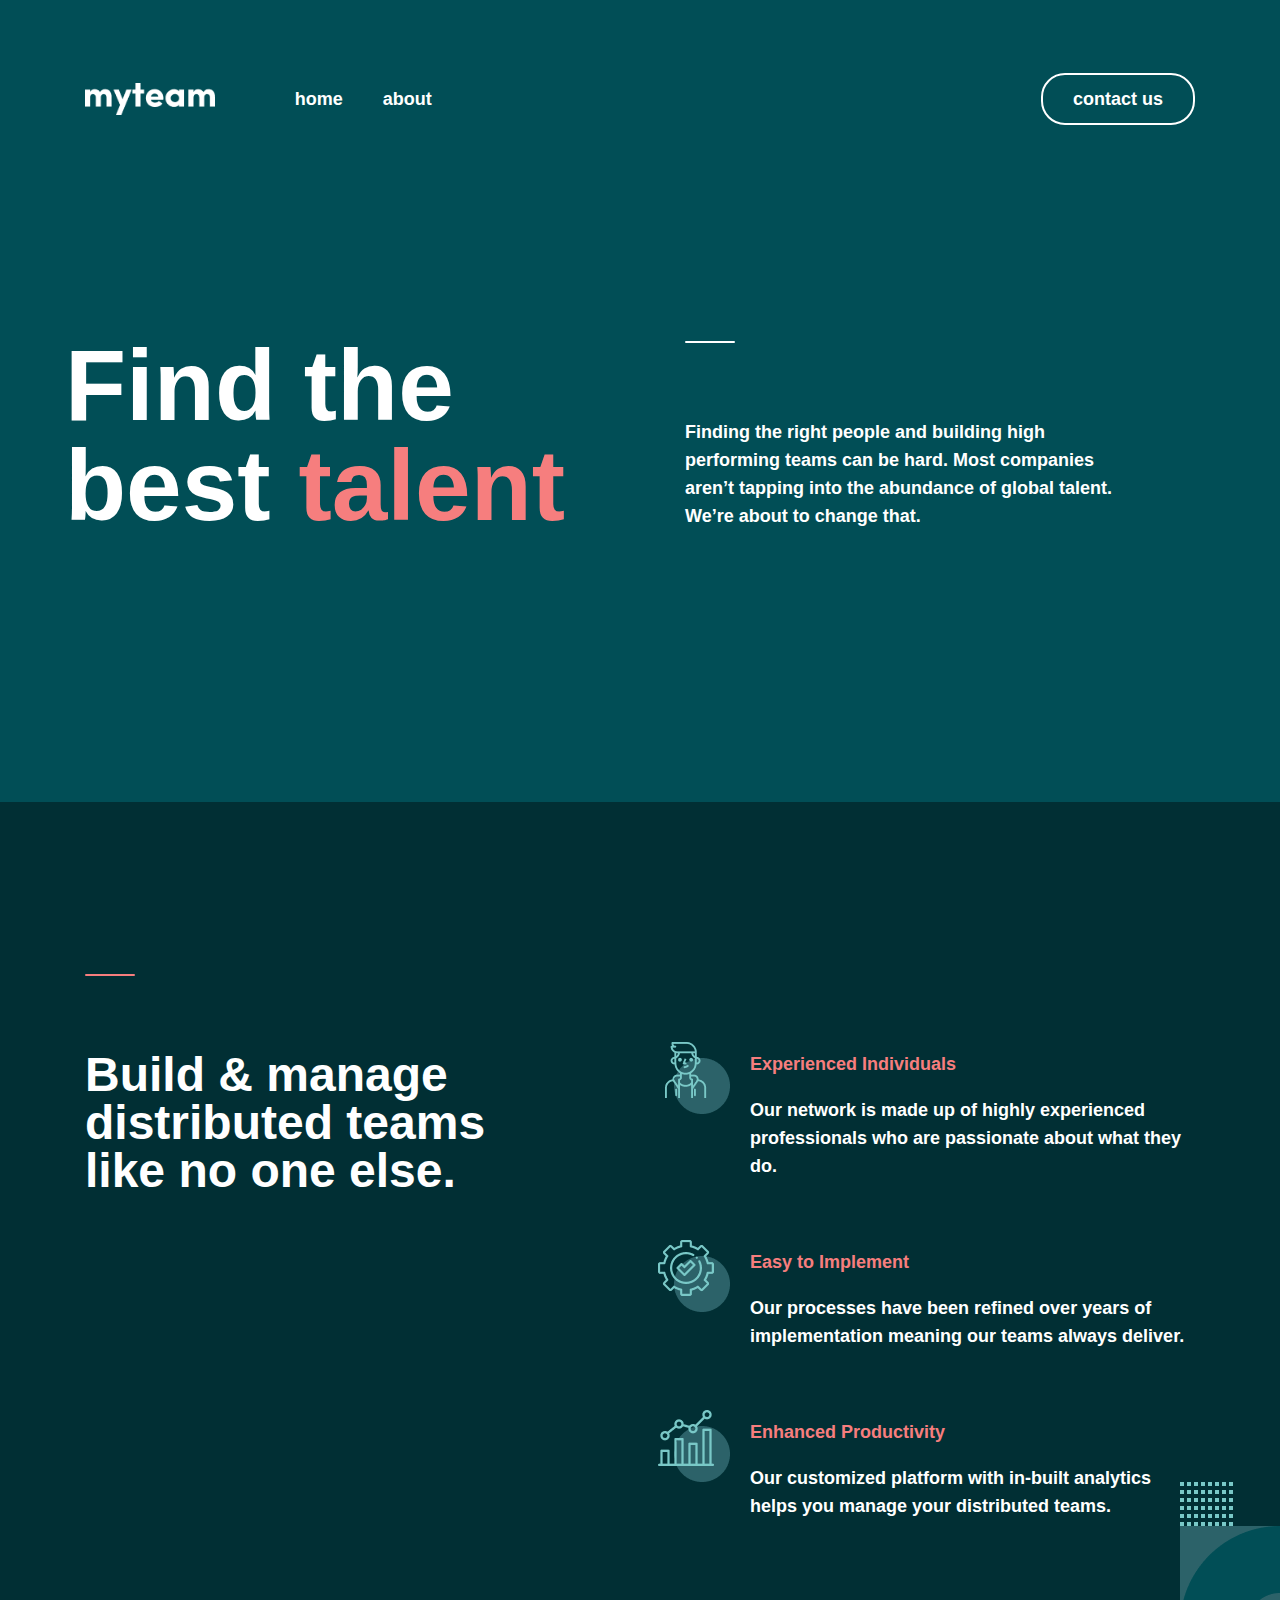
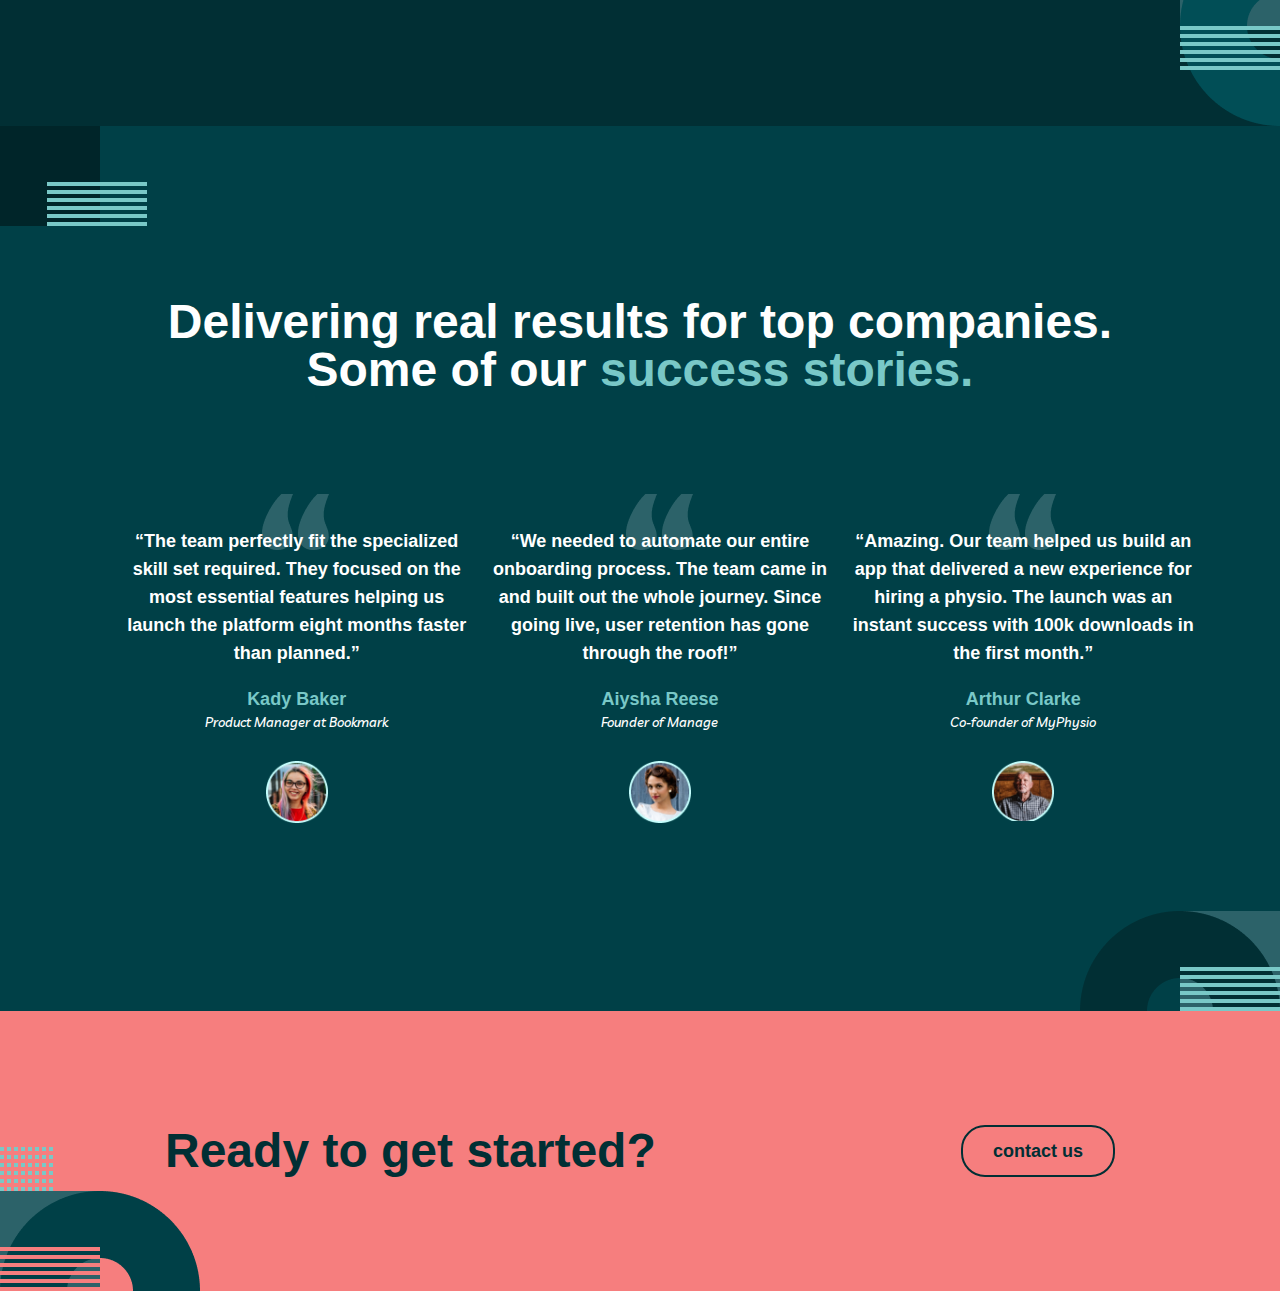
==== commit 69ae2eb6: "WIP" ====
--- a/index.html
+++ b/index.html
@@ -130,7 +130,7 @@
   </section>
 
 
-  <footer class="sitefooter">
+  <!-- <footer class="sitefooter">
     <div class="container">
       <div class="footer__left">
         <a class="logo" href="index.html">
@@ -172,7 +172,7 @@
         <p>Copyright 2020. All Rights Reserved</p>
       </div>
     </div>
-  </footer>
+  </footer> -->
 
   <!-- <button disabled class="btn--primary" type="button">contact us</button> -->
   <!-- <a disabled class="btn--primary btn--secondary" href="#">contact us</a> -->
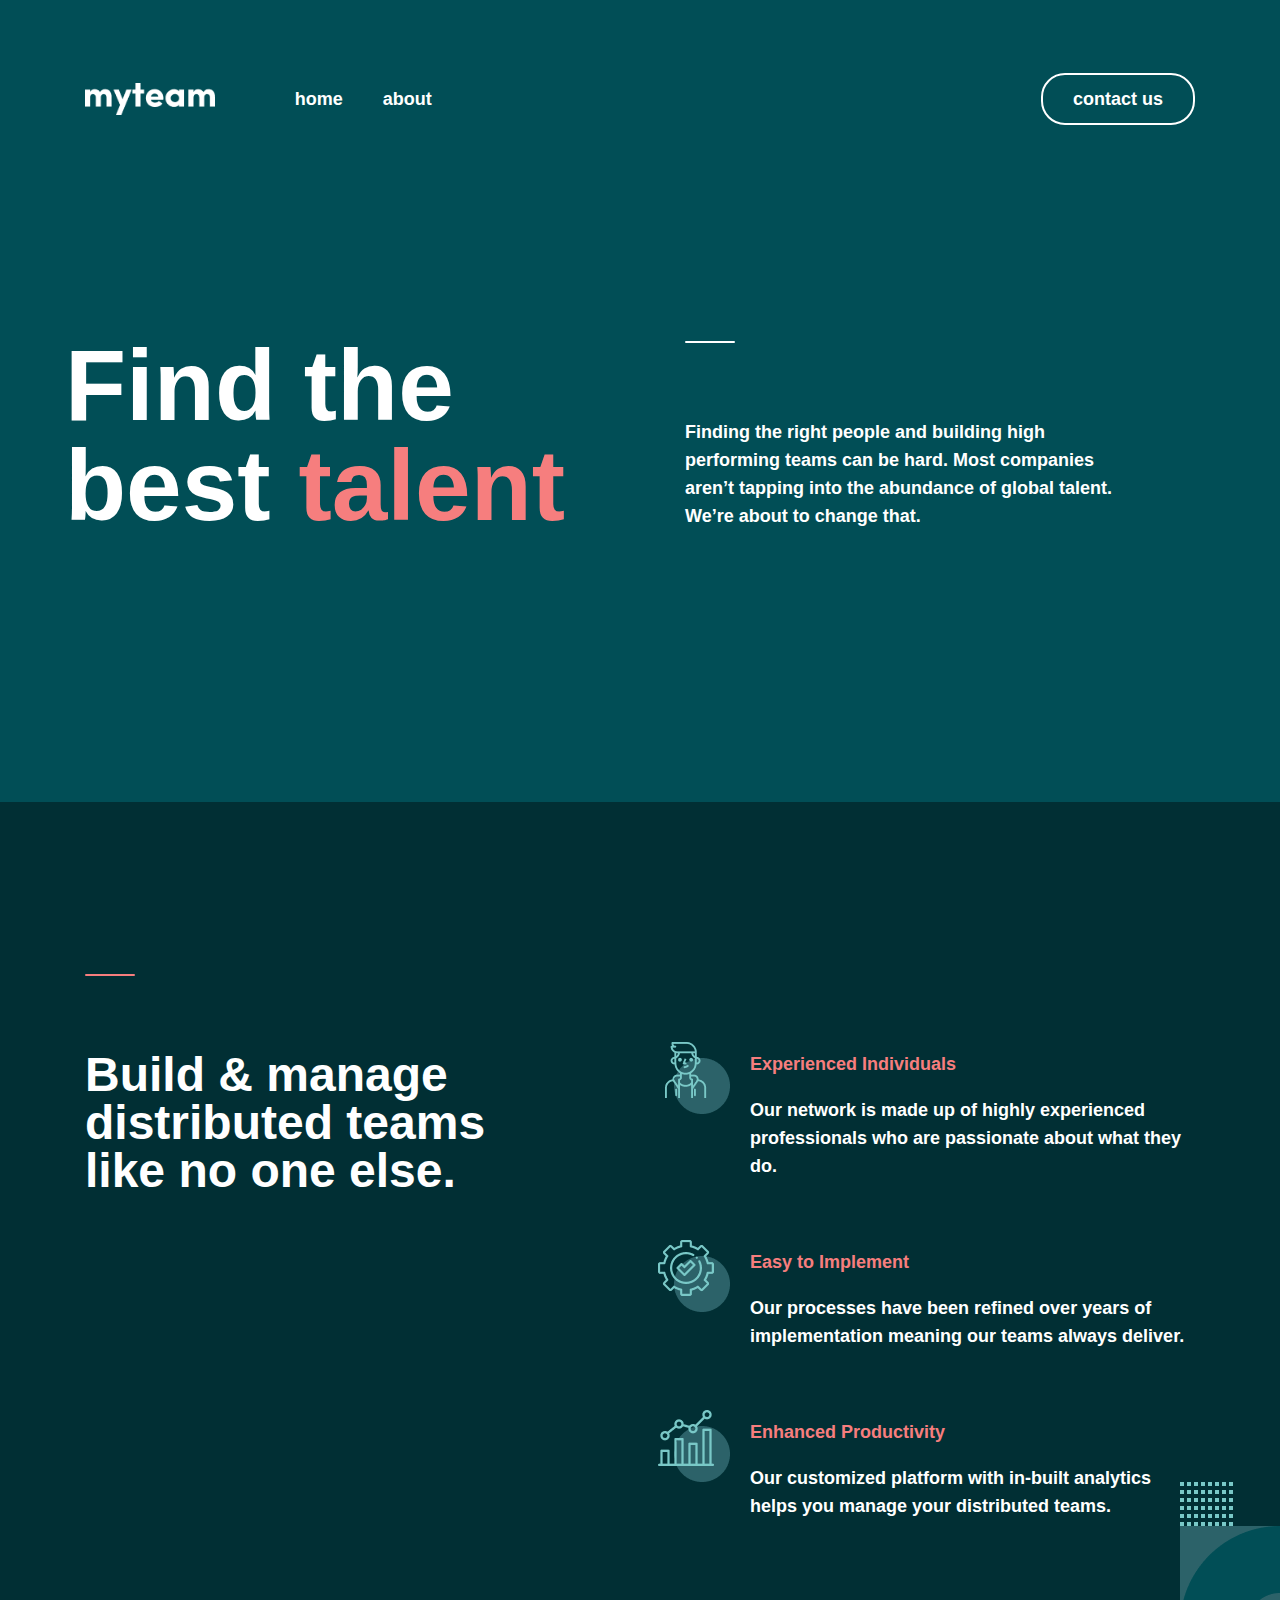
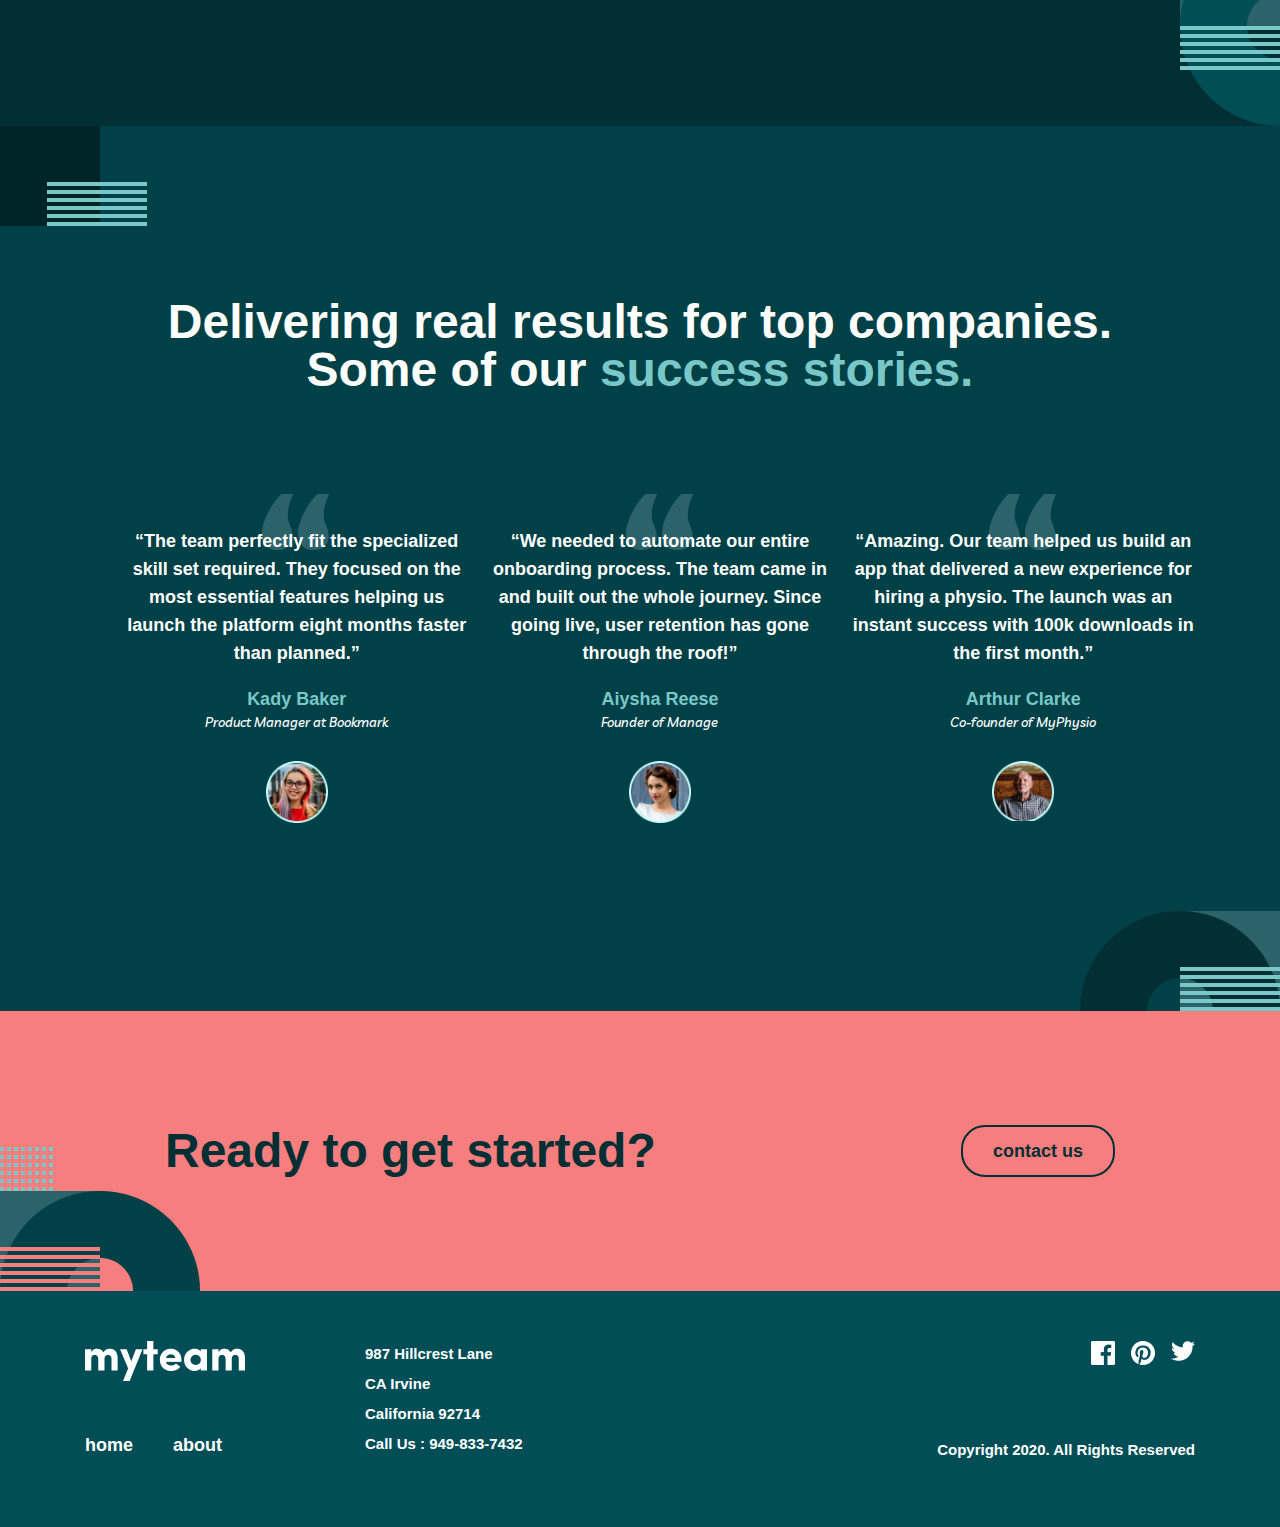
==== commit 5170a12e: "WIP" ====
--- a/index.html
+++ b/index.html
@@ -130,32 +130,29 @@
   </section>
 
 
-  <!-- <footer class="sitefooter">
+  <footer class="sitefooter">
     <div class="container">
-      <div class="footer__left">
-        <a class="logo" href="index.html">
-          <img class="logo__img" src="img/myteam.png" width="160" height="40" alt="logo">
-        </a>
-
-        <ul class="sitenav-list">
-          <li class="sitenav-list__item hamburger-li">
-            <button type="button">
-              <img src="img/close.svg" alt="open">
-            </button>
-          </li>
-          <li class="sitenav-list__item">
-            <a href="index.html" class="sitenav-list__link">home</a>
-          </li>
-          <li class="sitenav-list__item">
-            <a href="about.html" class="sitenav-list__link">about</a>
-          </li>
-        </ul>
-      </div>
-      <div class="footer__middle">
-        <p>987 Hillcrest Lane</p>
-        <p>CA Irvine</p>
-        <p>California 92714</p>
-        <a href="tel:949-833-7432">Call Us : 949-833-7432</a>
+      <div class="footer-responsive">
+        <div class="footer__left">
+          <a class="logo" href="index.html">
+            <img class="logo__img" src="img/myteam.png" width="160" height="40" alt="logo">
+          </a>
+
+          <ul class="sitenav-list">
+            <li class="sitenav-list__item">
+              <a href="index.html" class="sitenav-list__link">home</a>
+            </li>
+            <li class="sitenav-list__item">
+              <a href="about.html" class="sitenav-list__link">about</a>
+            </li>
+          </ul>
+        </div>
+        <div class="footer__middle">
+          <p>987 Hillcrest Lane</p>
+          <p>CA Irvine</p>
+          <p>California 92714</p>
+          <a href="tel:949-833-7432">Call Us : 949-833-7432</a>
+        </div>
       </div>
       <div class="footer__right">
         <ul class="sns">
@@ -172,7 +169,7 @@
         <p>Copyright 2020. All Rights Reserved</p>
       </div>
     </div>
-  </footer> -->
+  </footer>
 
   <!-- <button disabled class="btn--primary" type="button">contact us</button> -->
   <!-- <a disabled class="btn--primary btn--secondary" href="#">contact us</a> -->
--- a/css/main.css
+++ b/css/main.css
@@ -1065,6 +1065,16 @@
         -ms-flex-direction: column;
             flex-direction: column;
   }
+  .action h2 {
+    font-size: 28px;
+    white-space: nowrap;
+  }
+}
+
+@media only screen and (max-width: 400px) {
+  .action h2 {
+    font-size: 24px;
+  }
 }
 
 .sitefooter {
@@ -1086,6 +1096,12 @@
 
 .footer__middle {
   margin-left: 40px;
+}
+
+.footer-responsive {
+  display: -webkit-box;
+  display: -ms-flexbox;
+  display: flex;
 }
 
 .footer__middle p, .footer__middle a {
@@ -1122,7 +1138,7 @@
   margin-bottom: 50px;
 }
 
-.sns li {
+.sns li:not(:first-child) {
   margin-left: 16px;
 }
 
@@ -1133,4 +1149,85 @@
   text-align: right;
   color: #FFFFFF;
 }
+
+@media only screen and (max-width: 770px) {
+  .sitefooter .container {
+    -webkit-box-orient: vertical;
+    -webkit-box-direction: normal;
+        -ms-flex-direction: column;
+            flex-direction: column;
+  }
+  .footer-responsive {
+    -webkit-box-flex: 1;
+        -ms-flex-positive: 1;
+            flex-grow: 1;
+    width: 100%;
+    -webkit-box-pack: justify;
+        -ms-flex-pack: justify;
+            justify-content: space-between;
+  }
+  .footer__right {
+    display: -webkit-box;
+    display: -ms-flexbox;
+    display: flex;
+    -webkit-box-flex: 1;
+        -ms-flex-positive: 1;
+            flex-grow: 1;
+    width: 100%;
+    -webkit-box-orient: horizontal;
+    -webkit-box-direction: normal;
+        -ms-flex-direction: row;
+            flex-direction: row;
+    margin-left: 0;
+    -webkit-box-align: center;
+        -ms-flex-align: center;
+            align-items: center;
+    -webkit-box-pack: justify;
+        -ms-flex-pack: justify;
+            justify-content: space-between;
+    margin-top: 30px;
+  }
+  .sns {
+    margin: 0;
+  }
+}
+
+@media only screen and (max-width: 510px) {
+  .sitefooter .container {
+    -webkit-box-orient: vertical;
+    -webkit-box-direction: normal;
+        -ms-flex-direction: column;
+            flex-direction: column;
+  }
+  .footer-responsive {
+    -webkit-box-orient: vertical;
+    -webkit-box-direction: normal;
+        -ms-flex-direction: column;
+            flex-direction: column;
+  }
+  .footer__left {
+    text-align: center;
+    margin-left: auto;
+    margin-right: auto;
+  }
+  .footer__middle {
+    margin-left: auto;
+    margin-right: auto;
+    text-align: center;
+    margin-top: 30px;
+  }
+  .sitenav-list li:last-child {
+    margin-right: 0;
+    margin-left: 15px;
+  }
+  .logo {
+    margin-right: 0;
+  }
+  .footer__right {
+    -webkit-box-orient: vertical;
+    -webkit-box-direction: normal;
+        -ms-flex-direction: column;
+            flex-direction: column;
+  }
+}
 /*# sourceMappingURL=main.css.map */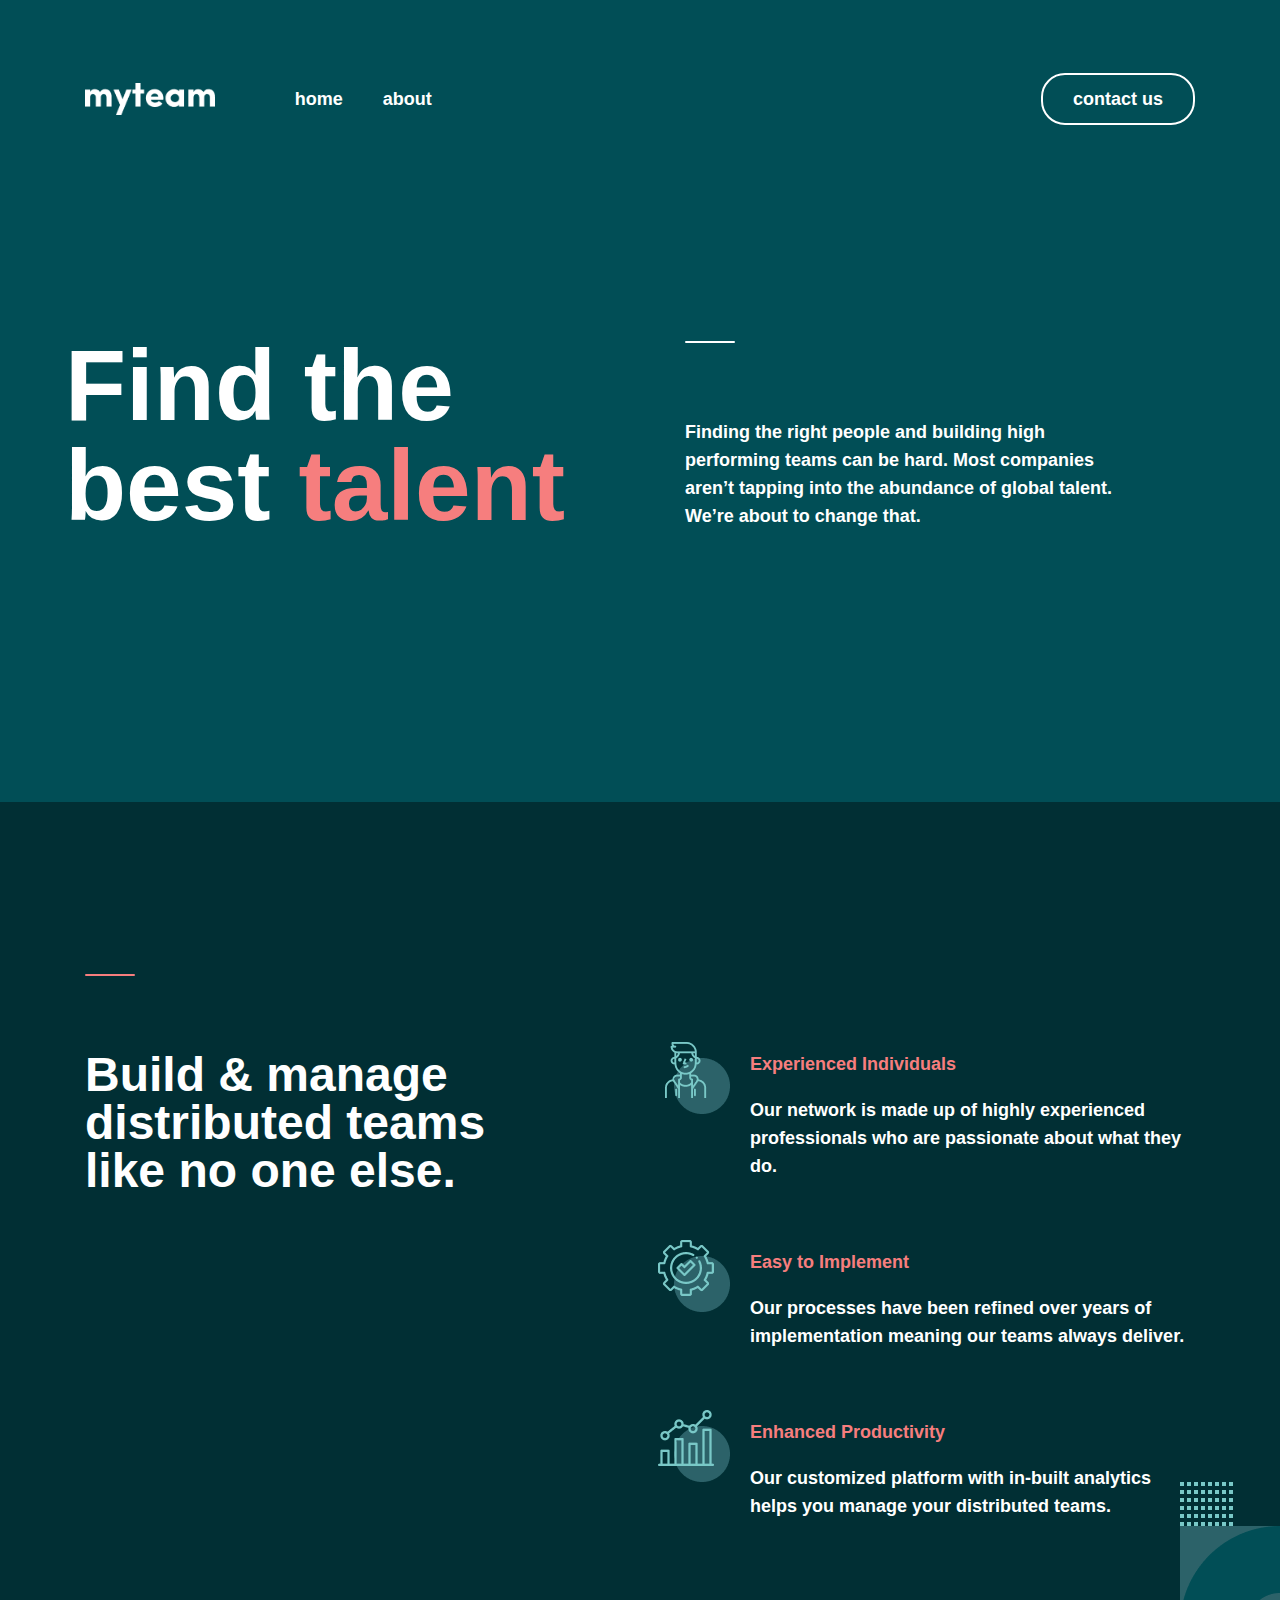
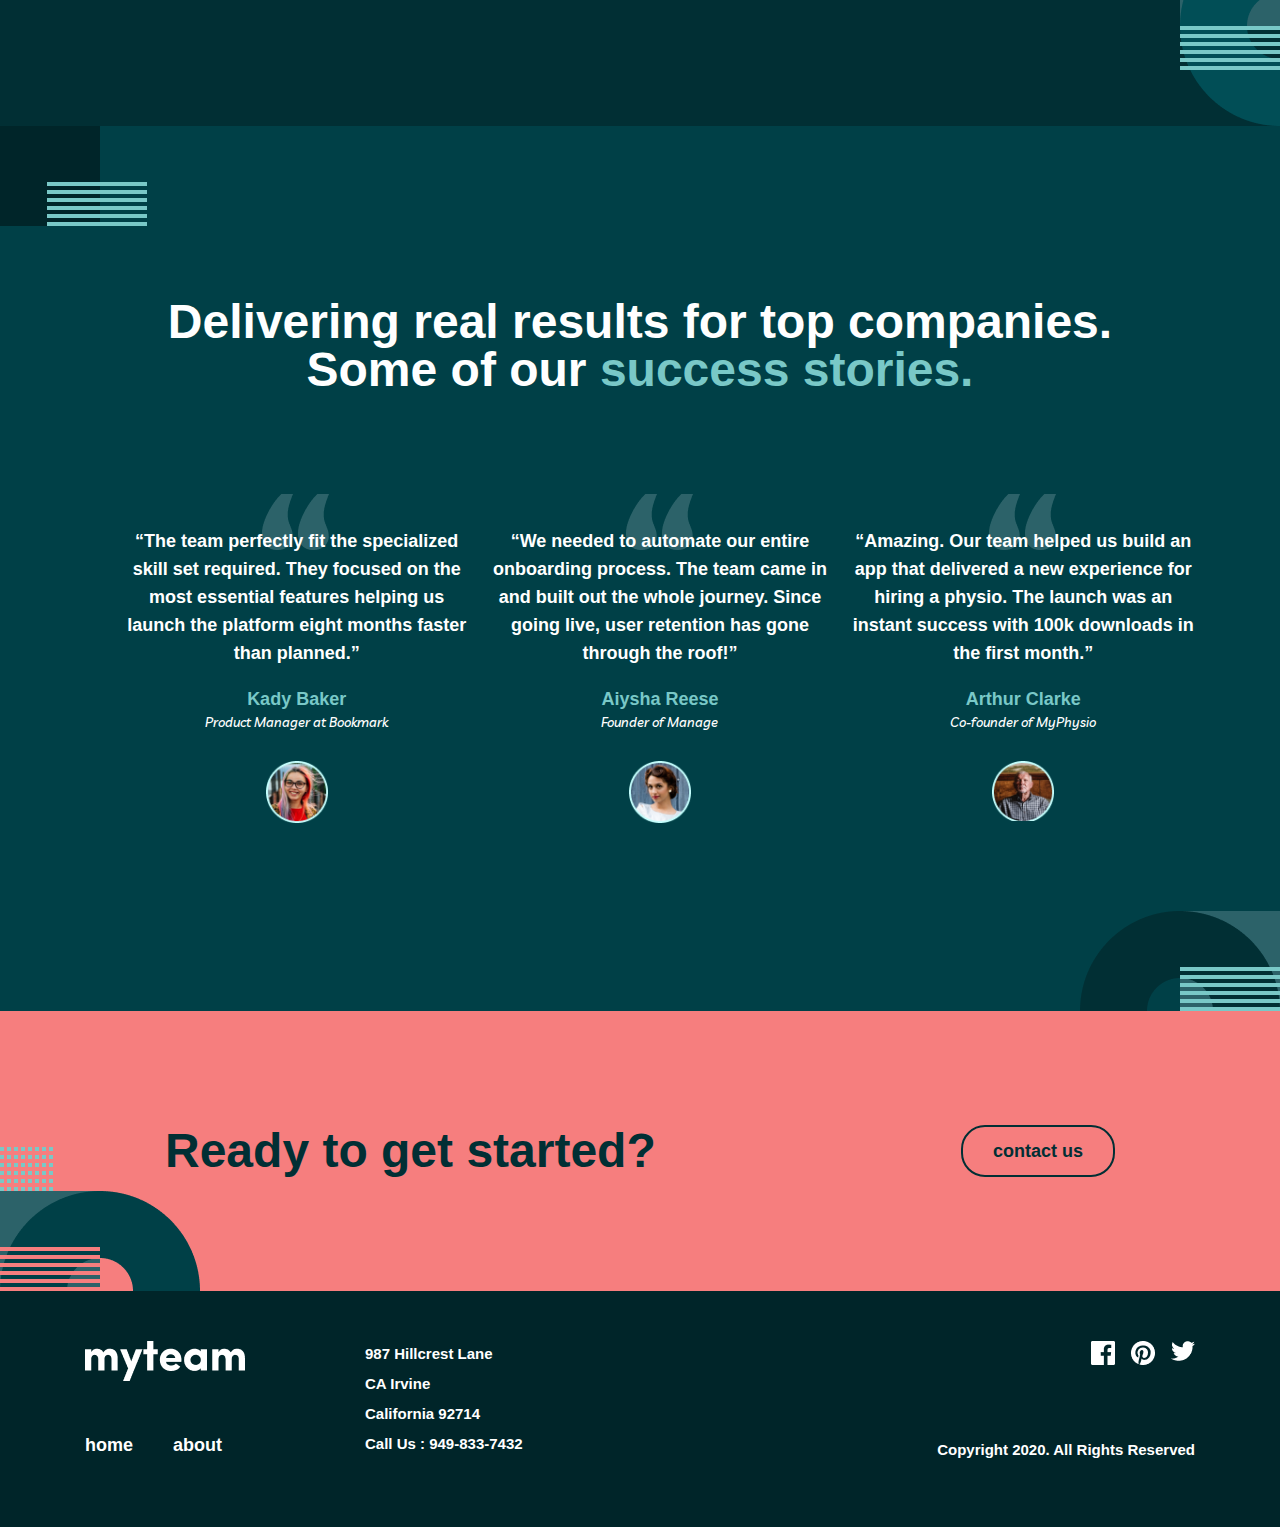
==== commit 410612e6: "form section" ====
--- a/index.html
+++ b/index.html
@@ -31,7 +31,7 @@
             <a href="about.html" class="sitenav-list__link">about</a>
           </li>
         </ul>
-        <button class="sitenav__btn btn--primary" type="button">contact us</button>
+        <a href="contacts.html" class="sitenav__btn btn--primary" type="button">contact us</a>
       </nav>
       <button class="hamburger" type="button">
         <img src="img/hamburger.svg" alt="open">
--- a/css/main.css
+++ b/css/main.css
@@ -462,6 +462,10 @@
   white-space: nowrap;
 }
 
+.sitenav__btn:hover {
+  text-decoration: none;
+}
+
 .btn--primary:hover {
   background-color: #fff;
   color: #014E56;
@@ -680,6 +684,26 @@
   margin-bottom: 75px;
 }
 
+.about-hero .section__text {
+  margin-left: auto;
+  max-width: 700px;
+}
+
+.about-hero .section__wrapper {
+  background-image: url("../img/mobile-header.png");
+  background-repeat: no-repeat;
+  background-position: right bottom;
+}
+
+.about-hero .hero-container {
+  display: -webkit-box;
+  display: -ms-flexbox;
+  display: flex;
+  -webkit-box-flex: 1;
+      -ms-flex-positive: 1;
+          flex-grow: 1;
+}
+
 @media only screen and (max-width: 1336px) {
   .section__wrapper {
     background: none;
@@ -1079,6 +1103,7 @@
 
 .sitefooter {
   padding: 50px 0;
+  background-color: #002529;
 }
 
 .sitefooter .container {
@@ -1230,4 +1255,84 @@
             flex-direction: column;
   }
 }
+
+.form-section {
+  padding: 0px 0 110px 0;
+}
+
+.form-section .container {
+  display: -webkit-box;
+  display: -ms-flexbox;
+  display: flex;
+  -webkit-box-align: center;
+      -ms-flex-align: center;
+          align-items: center;
+  -webkit-box-pack: justify;
+      -ms-flex-pack: justify;
+          justify-content: space-between;
+}
+
+.form-section__right {
+  width: 540px;
+}
+
+.contacts-form input:not(:last-child), textarea {
+  display: block;
+  width: 100%;
+  background-color: transparent;
+  border: none;
+  border-bottom: 2px solid #fff;
+  padding: 20px;
+  cursor: pointer;
+  color: #fff;
+  font-weight: 600;
+  margin: 15px 0;
+  outline: none;
+}
+
+.contacts-form input:not(:last-child):invalid:not(:placeholder-shown) {
+  border-bottom-color: red;
+  color: red;
+}
+
+.input-validation-error {
+  color: black;
+}
+
+.contacts-form input:not(:last-child):valid, textarea:valid {
+  border-bottom-color: turquoise;
+}
+
+.contacts-form input::-webkit-input-placeholder, textarea::-webkit-input-placeholder {
+  color: #fff;
+  opacity: 0.7;
+  font-weight: 600;
+}
+
+.contacts-form input:-ms-input-placeholder, textarea:-ms-input-placeholder {
+  color: #fff;
+  opacity: 0.7;
+  font-weight: 600;
+}
+
+.contacts-form input::-ms-input-placeholder, textarea::-ms-input-placeholder {
+  color: #fff;
+  opacity: 0.7;
+  font-weight: 600;
+}
+
+.contacts-form input::placeholder, textarea::placeholder {
+  color: #fff;
+  opacity: 0.7;
+  font-weight: 600;
+}
+
+.contacts-form input placeholder:hover {
+  border-bottom-color: 1px solid #79C8C7;
+}
+
+.contacts-form .btn--primary {
+  background-color: blanchedalmond;
+  margin-top: 20px;
+}
 /*# sourceMappingURL=main.css.map */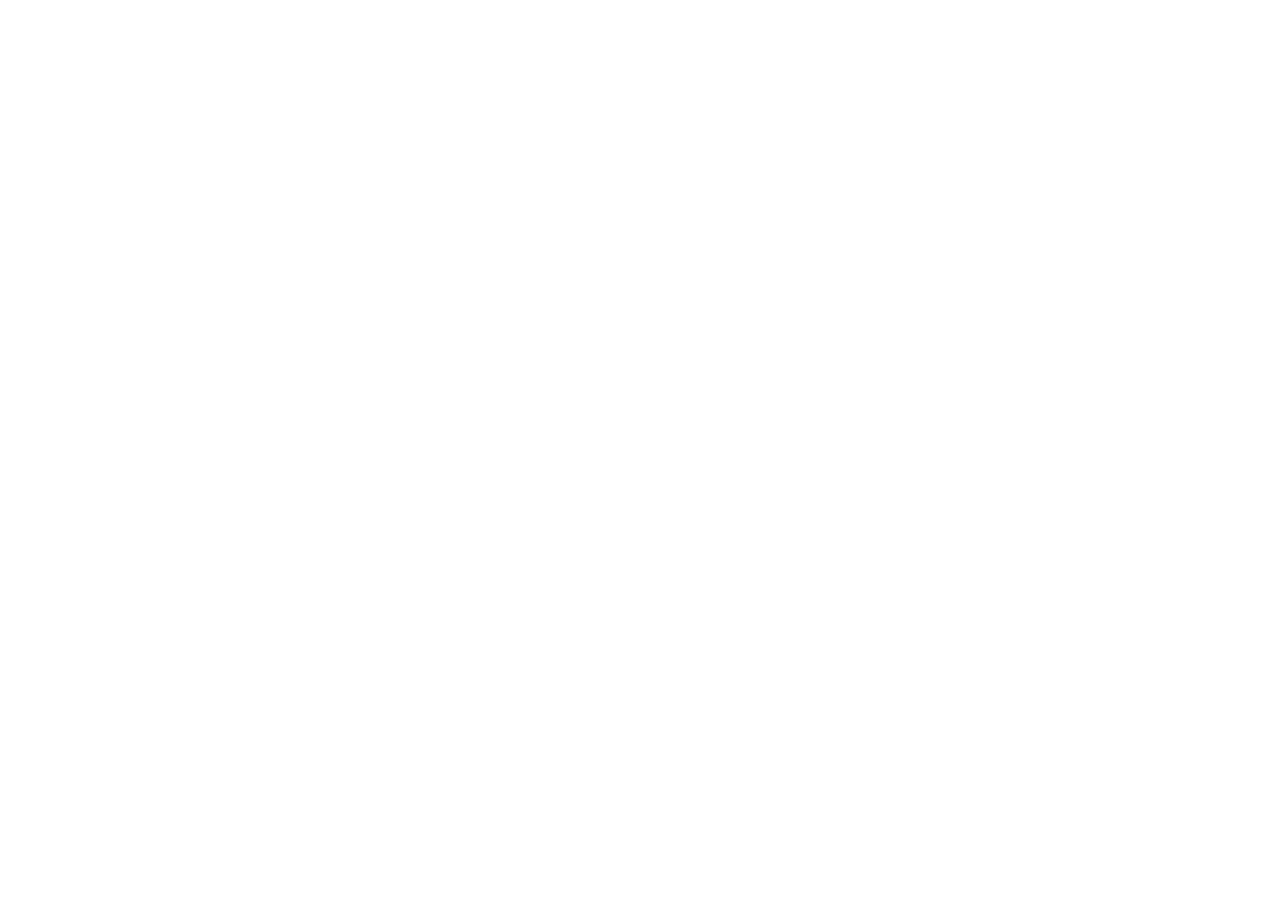
==== commit 2ea7ceb5: "Initialize repository" ====
--- a/index.html
+++ b/index.html
@@ -4,197 +4,13 @@
 <head>
   <meta charset="UTF-8">
   <meta name="viewport" content="width=device-width, initial-scale=1.0">
-  <title></title>
-  <link href="https://fonts.googleapis.com/css2?family=Livvic:ital,wght@1,500&display=swap" rel="stylesheet">
+  <title>Exam</title>
   <link rel="stylesheet" href="css/main.css">
 </head>
 
 <body>
 
-  <header class="siteheader">
-    <div class="container siteheader__wrapper">
-      <a class="logo" href="index.html">
-        <img class="logo__img" src="img/myteam.png" width="160" height="40" alt="logo">
-      </a>
 
-      <nav class="sitenav">
-        <ul class="sitenav-list">
-          <li class="sitenav-list__item hamburger-li">
-            <button type="button">
-              <img src="img/close.svg" alt="open">
-            </button>
-          </li>
-          <li class="sitenav-list__item">
-            <a href="index.html" class="sitenav-list__link">home</a>
-          </li>
-          <li class="sitenav-list__item">
-            <a href="about.html" class="sitenav-list__link">about</a>
-          </li>
-        </ul>
-        <a href="contacts.html" class="sitenav__btn btn--primary" type="button">contact us</a>
-      </nav>
-      <button class="hamburger" type="button">
-        <img src="img/hamburger.svg" alt="open">
-      </button>
-
-    </div>
-  </header>
-
-  <section class="section">
-    <div class="section__wrapper hero-wrapper">
-      <div class="container section__container hero-container">
-        <h1 class="section__heading">Find the best <span>talent</span></h1>
-        <p class="section__text hero-text">Finding the right people and building high performing teams can be hard. Most
-          companies
-          aren’t tapping into the
-          abundance of global talent. We’re about to change that.</p>
-      </div>
-    </div>
-  </section>
-
-  <section class="section feautures feauture--bg">
-    <div class="section__wrapper">
-      <div class="container section__container feautures-container">
-        <h1 class="section__heading feautures-heading">Build & manage distributed teams like no one else.</h1>
-        <ul class="section__list">
-          <li class="section__item">
-            <div class="item-wrapper">
-              <h3 class="section__subheading">Experienced Individuals</h3>
-              <p class="section__text">Our network is made up of highly experienced professionals who are passionate
-                about
-                what they do.</p>
-            </div>
-          </li>
-          <li class="section__item">
-            <div class="item-wrapper">
-              <h3 class="section__subheading">Easy to Implement</h3>
-              <p class="section__text">Our processes have been refined over years of implementation meaning our teams
-                always deliver.</p>
-            </div>
-          </li>
-          <li class="section__item">
-            <div class="item-wrapper">
-              <h3 class="section__subheading">Enhanced Productivity</h3>
-              <p class="section__text">Our customized platform with in-built analytics helps you manage your distributed
-                teams.</p>
-            </div>
-          </li>
-        </ul>
-      </div>
-    </div>
-  </section>
-
-  <section class="section feautures comments">
-    <div class="section__wrapper">
-      <div class="container comments-container">
-        <h1 class="section__heading comments-heading">Delivering real results for top companies. Some of our
-          <span>success stories.</span></h1>
-        <ul class="section__list comments-list">
-          <li class="section__item comments-item">
-            <div class="item-wrapper">
-              <blockquote class="section__text"> “The team perfectly fit the specialized skill set required. They
-                focused on the
-                most essential features helping us launch the platform eight months faster than planned.”</blockquote>
-              <h3 class="section__subheading">Kady Baker</h3>
-              <p class="status">Product Manager at Bookmark</p>
-            </div>
-          </li>
-          <li class="section__item  comments-item">
-            <div class="item-wrapper">
-              <blockquote class="section__text">“We needed to automate our entire onboarding process. The team came in
-                and built out the whole journey. Since going live, user retention has gone through the roof!”
-              </blockquote>
-              <h3 class="section__subheading">Aiysha Reese</h3>
-              <p class="status">Founder of Manage</p>
-            </div>
-          </li>
-          <li class="section__item  comments-item">
-            <div class="item-wrapper">
-              <blockquote class="section__text">“Amazing. Our team helped us build an app that delivered a new
-                experience for hiring a physio. The launch was an instant success with 100k downloads in the first
-                month.”</blockquote>
-              <h3 class="section__subheading">Arthur Clarke</h3>
-              <p class="status">Co-founder of MyPhysio</p>
-            </div>
-          </li>
-        </ul>
-      </div>
-    </div>
-  </section>
-
-  <section class="action">
-    <div class="container action__container">
-      <h2>Ready to get started?</h2>
-      <button class="btn--primary btn--secondary" type="button">contact us</button>
-    </div>
-  </section>
-
-
-  <footer class="sitefooter">
-    <div class="container">
-      <div class="footer-responsive">
-        <div class="footer__left">
-          <a class="logo" href="index.html">
-            <img class="logo__img" src="img/myteam.png" width="160" height="40" alt="logo">
-          </a>
-
-          <ul class="sitenav-list">
-            <li class="sitenav-list__item">
-              <a href="index.html" class="sitenav-list__link">home</a>
-            </li>
-            <li class="sitenav-list__item">
-              <a href="about.html" class="sitenav-list__link">about</a>
-            </li>
-          </ul>
-        </div>
-        <div class="footer__middle">
-          <p>987 Hillcrest Lane</p>
-          <p>CA Irvine</p>
-          <p>California 92714</p>
-          <a href="tel:949-833-7432">Call Us : 949-833-7432</a>
-        </div>
-      </div>
-      <div class="footer__right">
-        <ul class="sns">
-          <li>
-            <a href="#"><img src="img/Path.png" alt="logo-facebook"></a>
-          </li>
-          <li>
-            <a href="#"><img src="img/Path-1.png" alt="logo-facebook"></a>
-          </li>
-          <li>
-            <a href="#"><img src="img/Path-2.png" alt="logo-facebook"></a>
-          </li>
-        </ul>
-        <p>Copyright 2020. All Rights Reserved</p>
-      </div>
-    </div>
-  </footer>
-
-  <!-- <button disabled class="btn--primary" type="button">contact us</button> -->
-  <!-- <a disabled class="btn--primary btn--secondary" href="#">contact us</a> -->
-
-
-  <script>
-    var elSiteHeader = document.querySelector('.sitenav');
-    var elSiteHeaderToggler = document.querySelector('.hamburger');
-    var elSiteHeaderRemover = document.querySelector('.hamburger-li');
-
-    elSiteHeaderToggler.addEventListener('click', function () {
-      elSiteHeader.classList.toggle('sitenav-open');
-
-      // elSiteHeaderToggler.classList.toggle('hamburger-open');
-    });
-
-    elSiteHeaderRemover.addEventListener('click', function () {
-      elSiteHeader.classList.toggle('sitenav-open');
-
-      // elSiteHeaderToggler.classList.toggle('hamburger-open');
-    });
-
-
-
-  </script>
 </body>
 
 </html>--- a/css/main.css
+++ b/css/main.css
@@ -412,8 +412,7 @@
   height: 100%;
   padding: 0;
   margin: 0;
-  font-family: "Arial", sans-serif;
-  background-color: #014E56;
+  font-family: "Public Sans", "Arial", sans-serif;
   font-size: 16px;
   line-height: 1.5;
 }
@@ -461,878 +460,4 @@
   transition: all 0.3s ease;
   white-space: nowrap;
 }
-
-.sitenav__btn:hover {
-  text-decoration: none;
-}
-
-.btn--primary:hover {
-  background-color: #fff;
-  color: #014E56;
-  border-color: #014E56;
-}
-
-.btn--primary[disabled] {
-  color: rgba(255, 255, 255, 0.4);
-  border-color: rgba(255, 255, 255, 0.4);
-}
-
-.btn--secondary {
-  color: #014E56;
-  background-color: #fff;
-}
-
-.btn--secondary:hover {
-  background-color: #014E56;
-}
-
-.btn--secondary[disabled] {
-  color: #014E56;
-  background-color: rgba(255, 255, 255, 0.4);
-}
-
-.siteheader {
-  margin: 73px 0;
-}
-
-.siteheader__wrapper {
-  display: -webkit-box;
-  display: -ms-flexbox;
-  display: flex;
-  -webkit-box-align: center;
-      -ms-flex-align: center;
-          align-items: center;
-}
-
-.logo {
-  display: block;
-  text-decoration: none;
-  margin-right: 80px;
-}
-
-.logo__img {
-  display: block;
-}
-
-.sitenav {
-  display: -webkit-box;
-  display: -ms-flexbox;
-  display: flex;
-  -webkit-box-align: center;
-      -ms-flex-align: center;
-          align-items: center;
-  -ms-flex-negative: 1;
-      flex-shrink: 1;
-  width: 100%;
-}
-
-.hamburger {
-  display: block;
-  border: none;
-  background: none;
-  margin-left: auto;
-  padding: 10px;
-  margin-bottom: 10px;
-  display: none;
-}
-
-.hamburger img {
-  display: block;
-}
-
-.sitenav-list {
-  -ms-flex-negative: 1;
-      flex-shrink: 1;
-  width: 100%;
-  padding: 0;
-  margin: 0;
-  list-style-type: none;
-  display: -webkit-box;
-  display: -ms-flexbox;
-  display: flex;
-}
-
-.sitenav-list__item {
-  margin-right: 40px;
-}
-
-.sitenav-list__link {
-  display: block;
-  text-decoration: none;
-  font-weight: 600;
-  font-size: 18px;
-  line-height: 28px;
-  color: #FFFFFF;
-}
-
-.hamburger-li {
-  background: none;
-  border: none;
-  display: none;
-}
-
-@media only screen and (max-width: 555px) {
-  .sitenav {
-    display: none;
-  }
-  .sitenav-open .sitenav-list {
-    padding: 50px 0 50px 50px;
-    background-image: url("../img/mobile-header.png");
-    background-repeat: no-repeat;
-    background-position: bottom right;
-    background-attachment: fixed;
-    height: 100%;
-    max-width: 70%;
-    background-color: #2C6269;
-    margin-left: auto;
-  }
-  .hamburger-li {
-    display: block;
-    max-width: 40px;
-    margin-left: auto;
-  }
-  .hamburger-li button {
-    border: none;
-    background: none;
-    margin-right: -10px;
-  }
-  .sitenav-open .sitenav-list__item {
-    margin-bottom: 20px;
-  }
-  .sitenav-open .btn--primary {
-    position: absolute;
-    top: 45%;
-    left: 40%;
-  }
-  .hamburger {
-    display: block;
-  }
-  .sitenav-open {
-    display: block;
-    position: fixed;
-    width: 100%;
-    height: 100%;
-    -webkit-box-orient: vertical;
-    -webkit-box-direction: normal;
-        -ms-flex-direction: column;
-            flex-direction: column;
-    background-color: rgba(0, 0, 0, 0.5);
-    top: 0;
-    left: 0;
-    z-index: 50;
-  }
-  .sitenav-open .sitenav-list {
-    -webkit-box-orient: vertical;
-    -webkit-box-direction: normal;
-        -ms-flex-direction: column;
-            flex-direction: column;
-  }
-}
-
-.section__wrapper {
-  max-width: 1500px;
-  margin-right: auto;
-  margin-left: auto;
-  background-repeat: no-repeat;
-}
-
-.hero-wrapper {
-  background-image: url("../img/dark-circle.png"), url("../img/couple-circles.png");
-  background-position: -1.5% 35%, right 18% top 100%;
-}
-
-.section__container {
-  display: -webkit-box;
-  display: -ms-flexbox;
-  display: flex;
-}
-
-.hero-container {
-  padding: 70px 0 200px 0;
-  -webkit-box-align: center;
-      -ms-flex-align: center;
-          align-items: center;
-}
-
-.section__heading {
-  max-width: 620px;
-  font-size: 100px;
-  line-height: 100px;
-  font-weight: 700;
-  color: #FFFFFF;
-}
-
-.section__heading span {
-  color: #F67E7E;
-}
-
-.section__text {
-  font-weight: 600;
-  font-size: 18px;
-  line-height: 28px;
-  color: #FFFFFF;
-  max-width: 445px;
-}
-
-.hero-text::before {
-  content: "";
-  display: block;
-  width: 50px;
-  height: 2px;
-  background-color: #fff;
-  border-radius: 5px;
-  margin-bottom: 75px;
-}
-
-.about-hero .section__text {
-  margin-left: auto;
-  max-width: 700px;
-}
-
-.about-hero .section__wrapper {
-  background-image: url("../img/mobile-header.png");
-  background-repeat: no-repeat;
-  background-position: right bottom;
-}
-
-.about-hero .hero-container {
-  display: -webkit-box;
-  display: -ms-flexbox;
-  display: flex;
-  -webkit-box-flex: 1;
-      -ms-flex-positive: 1;
-          flex-grow: 1;
-}
-
-@media only screen and (max-width: 1336px) {
-  .section__wrapper {
-    background: none;
-    padding: 0 40px;
-    margin-left: auto;
-    margin-right: auto;
-  }
-}
-
-@media only screen and (max-width: 1078px) {
-  .section__heading {
-    font-size: 80px;
-    margin-right: 20px;
-  }
-}
-
-@media only screen and (max-width: 1034px) {
-  .section__heading {
-    font-size: 60px;
-  }
-}
-
-@media only screen and (max-width: 845px) {
-  .section-heading {
-    line-height: 60px;
-  }
-}
-
-@media only screen and (max-width: 777px) {
-  .siteheader {
-    margin: 50px 0;
-  }
-  .section {
-    background-image: url("../img/couple-circles.png");
-    background-repeat: no-repeat;
-    background-position: bottom center;
-  }
-  .section__container {
-    -webkit-box-orient: vertical;
-    -webkit-box-direction: normal;
-        -ms-flex-direction: column;
-            flex-direction: column;
-    text-align: center;
-  }
-  .section__heading {
-    line-height: 50px;
-    max-width: 300px;
-    margin-bottom: 0;
-  }
-  .section__text {
-    max-width: 510px;
-    font-size: 15px;
-    line-height: 28px;
-  }
-  .section__text::before {
-    display: none;
-  }
-}
-
-@media only screen and (max-width: 555px) {
-  .logo {
-    margin-right: 40px;
-  }
-}
-
-.feautures {
-  background-color: #012F34;
-  padding: 140px 0;
-}
-
-.feautures-heading {
-  font-size: 48px;
-  line-height: 48px;
-  max-width: 445px;
-}
-
-.feautures-heading::before {
-  content: "";
-  display: block;
-  width: 50px;
-  height: 2px;
-  background-color: #F67E7E;
-  border-radius: 5px;
-  margin-bottom: 75px;
-}
-
-.section__subheading {
-  font-size: 18px;
-  line-height: 28px;
-  font-weight: 700;
-  color: #F67E7E;
-}
-
-.section__list {
-  list-style-type: none;
-  padding: none;
-  margin: none;
-  margin-top: 90px;
-}
-
-.section__item {
-  margin-bottom: 32px;
-  display: -webkit-box;
-  display: -ms-flexbox;
-  display: flex;
-}
-
-.section__item::before {
-  content: "";
-  display: inline-block;
-  width: 72px;
-  height: 72px;
-  margin-top: 10px;
-  margin-right: 20px;
-}
-
-.section__item:nth-child(1)::before {
-  background-image: url("../img/experience.png");
-}
-
-.section__item:nth-child(2)::before {
-  background-image: url("../img/tool.png");
-}
-
-.section__item:nth-child(3)::before {
-  background-image: url("../img/productivity.png");
-}
-
-.feautures-container {
-  -webkit-box-pack: justify;
-      -ms-flex-pack: justify;
-          justify-content: space-between;
-}
-
-.feauture--bg {
-  background-image: url("../img/second.png");
-  background-position: right bottom;
-  background-repeat: no-repeat;
-}
-
-@media only screen and (max-width: 1135px) {
-  .feautures-container {
-    -webkit-box-orient: vertical;
-    -webkit-box-direction: normal;
-        -ms-flex-direction: column;
-            flex-direction: column;
-  }
-  .feautures-heading {
-    max-width: 80%;
-    text-align: left;
-  }
-  .section__item {
-    max-width: 100%;
-  }
-  .item-wrapper {
-    width: 100%;
-    text-align: left;
-  }
-  .feautures-container .section__text {
-    max-width: 70%;
-  }
-  .feautures-container .section__list {
-    margin-left: 0;
-    padding-left: 0;
-  }
-  .feautures-container .section__item::before {
-    background-size: contain;
-    background-repeat: no-repeat;
-  }
-}
-
-@media only screen and (max-width: 780px) {
-  .feautures-heading {
-    max-width: 80%;
-    text-align: left;
-    font-size: 40px;
-  }
-  .feauture--bg {
-    background-position: right top;
-    background-repeat: no-repeat;
-  }
-}
-
-@media only screen and (max-width: 780px) {
-  .feautures-container .section__text {
-    max-width: 100%;
-  }
-  .feautures-container .section__item {
-    -webkit-box-orient: vertical;
-    -webkit-box-direction: normal;
-        -ms-flex-direction: column;
-            flex-direction: column;
-  }
-  .feautures-container .section__item::before {
-    margin-left: auto;
-    margin-right: auto;
-  }
-  .item-wrapper {
-    text-align: center;
-  }
-}
-
-.comments {
-  background-color: #004047;
-  background-image: url("../img/comment1.png"), url("../img/comment2.png");
-  background-repeat: no-repeat;
-  background-position: left top, right bottom;
-}
-
-.comments-heading {
-  font-size: 48px;
-  line-height: 48px;
-  text-align: center;
-  max-width: 950px;
-  margin-left: auto;
-  margin-right: auto;
-}
-
-.comments-heading span {
-  color: #79C8C7;
-}
-
-.comments-list {
-  display: -webkit-box;
-  display: -ms-flexbox;
-  display: flex;
-}
-
-.comments-item {
-  display: block;
-  max-width: 350px;
-}
-
-.comments-item:not(:last-child) {
-  margin-right: 20px;
-}
-
-.comments-list .section__item::before {
-  width: 67px;
-  height: 56px;
-  background-image: url("../img/quote.png");
-  margin-left: 40%;
-  margin-bottom: -30px;
-}
-
-.comments-list .section__item::after {
-  width: 62px;
-  height: 62px;
-  content: "";
-  display: block;
-  margin-left: auto;
-  margin-right: auto;
-  background-repeat: no-repeat;
-  background-size: contain;
-  margin-top: 30px;
-}
-
-.comments-list .section__item:nth-child(1)::after {
-  background-image: url("../img/kedy.png");
-}
-
-.comments-list .section__item:nth-child(2)::after {
-  background-image: url("../img/ayesha.png");
-}
-
-.comments-list .section__item:nth-child(3)::after {
-  background-image: url("../img/arthur.png");
-}
-
-.comments-list blockquote {
-  margin: 0;
-  padding: 0;
-  text-align: center;
-  max-width: 350px;
-}
-
-.comments .section__subheading {
-  color: #79C8C7;
-  text-align: center;
-  margin-bottom: 0px;
-}
-
-.status {
-  text-align: center;
-  font-style: italic;
-  font-weight: 500;
-  font-size: 13px;
-  line-height: 18px;
-  color: #FFFFFF;
-  font-family: 'Livvic', sans-serif;
-  margin-top: 0;
-}
-
-@media only screen and (max-width: 1000px) {
-  .comments-list {
-    -webkit-box-orient: vertical;
-    -webkit-box-direction: normal;
-        -ms-flex-direction: column;
-            flex-direction: column;
-    padding: 0;
-    margin: 0;
-    list-style-type: none;
-  }
-  .comments-heading {
-    font-size: 40px;
-    line-height: 40px;
-    margin-bottom: 20px;
-  }
-  .comments-item {
-    max-width: 100%;
-  }
-  .comments-item .item-wrapper {
-    max-width: 100%;
-  }
-  .comments-item blockquote {
-    max-width: 100%;
-  }
-}
-
-@media only screen and (max-width: 700px) {
-  .comments-heading {
-    font-size: 32px;
-    line-height: 32px;
-  }
-}
-
-.action {
-  padding: 76px 0;
-  background-color: #F67E7E;
-  background-image: url("../img/action-bg.png");
-  background-repeat: no-repeat;
-  background-position: left bottom;
-}
-
-.action__container {
-  padding: 0 100px;
-  display: -webkit-box;
-  display: -ms-flexbox;
-  display: flex;
-  -webkit-box-align: center;
-      -ms-flex-align: center;
-          align-items: center;
-  -webkit-box-pack: justify;
-      -ms-flex-pack: justify;
-          justify-content: space-between;
-}
-
-.action h2 {
-  font-size: 48px;
-  line-height: 48px;
-  font-weight: 700;
-  color: #012F34;
-}
-
-.action button {
-  border: 2px solid #012F34;
-  background-color: transparent;
-  color: #012F34;
-}
-
-.action button:hover {
-  color: #F67E7E;
-}
-
-@media only screen and (max-width: 950px) {
-  .action h2 {
-    font-size: 40px;
-    line-height: 40px;
-  }
-}
-
-@media only screen and (max-width: 800px) {
-  .action h2 {
-    font-size: 32px;
-    line-height: 32px;
-  }
-}
-
-@media only screen and (max-width: 580px) {
-  .action__container {
-    -webkit-box-orient: vertical;
-    -webkit-box-direction: normal;
-        -ms-flex-direction: column;
-            flex-direction: column;
-  }
-  .action h2 {
-    font-size: 28px;
-    white-space: nowrap;
-  }
-}
-
-@media only screen and (max-width: 400px) {
-  .action h2 {
-    font-size: 24px;
-  }
-}
-
-.sitefooter {
-  padding: 50px 0;
-  background-color: #002529;
-}
-
-.sitefooter .container {
-  display: -webkit-box;
-  display: -ms-flexbox;
-  display: flex;
-  -webkit-box-align: start;
-      -ms-flex-align: start;
-          align-items: start;
-}
-
-.footer__left .logo {
-  margin-bottom: 50px;
-}
-
-.footer__middle {
-  margin-left: 40px;
-}
-
-.footer-responsive {
-  display: -webkit-box;
-  display: -ms-flexbox;
-  display: flex;
-}
-
-.footer__middle p, .footer__middle a {
-  padding: 0;
-  margin: 0;
-  margin-bottom: 5px;
-  font-weight: 600;
-  font-size: 15px;
-  line-height: 25px;
-  color: #FFFFFF;
-  text-decoration: none;
-  display: block;
-}
-
-.footer__right {
-  display: -webkit-box;
-  display: -ms-flexbox;
-  display: flex;
-  -webkit-box-orient: vertical;
-  -webkit-box-direction: normal;
-      -ms-flex-direction: column;
-          flex-direction: column;
-  margin-left: auto;
-}
-
-.sns {
-  display: -webkit-box;
-  display: -ms-flexbox;
-  display: flex;
-  padding: 0;
-  margin: 0;
-  list-style-type: none;
-  margin-left: auto;
-  margin-bottom: 50px;
-}
-
-.sns li:not(:first-child) {
-  margin-left: 16px;
-}
-
-.footer__right p {
-  font-weight: 600;
-  font-size: 15px;
-  line-height: 25px;
-  text-align: right;
-  color: #FFFFFF;
-}
-
-@media only screen and (max-width: 770px) {
-  .sitefooter .container {
-    -webkit-box-orient: vertical;
-    -webkit-box-direction: normal;
-        -ms-flex-direction: column;
-            flex-direction: column;
-  }
-  .footer-responsive {
-    -webkit-box-flex: 1;
-        -ms-flex-positive: 1;
-            flex-grow: 1;
-    width: 100%;
-    -webkit-box-pack: justify;
-        -ms-flex-pack: justify;
-            justify-content: space-between;
-  }
-  .footer__right {
-    display: -webkit-box;
-    display: -ms-flexbox;
-    display: flex;
-    -webkit-box-flex: 1;
-        -ms-flex-positive: 1;
-            flex-grow: 1;
-    width: 100%;
-    -webkit-box-orient: horizontal;
-    -webkit-box-direction: normal;
-        -ms-flex-direction: row;
-            flex-direction: row;
-    margin-left: 0;
-    -webkit-box-align: center;
-        -ms-flex-align: center;
-            align-items: center;
-    -webkit-box-pack: justify;
-        -ms-flex-pack: justify;
-            justify-content: space-between;
-    margin-top: 30px;
-  }
-  .sns {
-    margin: 0;
-  }
-}
-
-@media only screen and (max-width: 510px) {
-  .sitefooter .container {
-    -webkit-box-orient: vertical;
-    -webkit-box-direction: normal;
-        -ms-flex-direction: column;
-            flex-direction: column;
-  }
-  .footer-responsive {
-    -webkit-box-orient: vertical;
-    -webkit-box-direction: normal;
-        -ms-flex-direction: column;
-            flex-direction: column;
-  }
-  .footer__left {
-    text-align: center;
-    margin-left: auto;
-    margin-right: auto;
-  }
-  .footer__middle {
-    margin-left: auto;
-    margin-right: auto;
-    text-align: center;
-    margin-top: 30px;
-  }
-  .sitenav-list li:last-child {
-    margin-right: 0;
-    margin-left: 15px;
-  }
-  .logo {
-    margin-right: 0;
-  }
-  .footer__right {
-    -webkit-box-orient: vertical;
-    -webkit-box-direction: normal;
-        -ms-flex-direction: column;
-            flex-direction: column;
-  }
-}
-
-.form-section {
-  padding: 0px 0 110px 0;
-}
-
-.form-section .container {
-  display: -webkit-box;
-  display: -ms-flexbox;
-  display: flex;
-  -webkit-box-align: center;
-      -ms-flex-align: center;
-          align-items: center;
-  -webkit-box-pack: justify;
-      -ms-flex-pack: justify;
-          justify-content: space-between;
-}
-
-.form-section__right {
-  width: 540px;
-}
-
-.contacts-form input:not(:last-child), textarea {
-  display: block;
-  width: 100%;
-  background-color: transparent;
-  border: none;
-  border-bottom: 2px solid #fff;
-  padding: 20px;
-  cursor: pointer;
-  color: #fff;
-  font-weight: 600;
-  margin: 15px 0;
-  outline: none;
-}
-
-.contacts-form input:not(:last-child):invalid:not(:placeholder-shown) {
-  border-bottom-color: red;
-  color: red;
-}
-
-.input-validation-error {
-  color: black;
-}
-
-.contacts-form input:not(:last-child):valid, textarea:valid {
-  border-bottom-color: turquoise;
-}
-
-.contacts-form input::-webkit-input-placeholder, textarea::-webkit-input-placeholder {
-  color: #fff;
-  opacity: 0.7;
-  font-weight: 600;
-}
-
-.contacts-form input:-ms-input-placeholder, textarea:-ms-input-placeholder {
-  color: #fff;
-  opacity: 0.7;
-  font-weight: 600;
-}
-
-.contacts-form input::-ms-input-placeholder, textarea::-ms-input-placeholder {
-  color: #fff;
-  opacity: 0.7;
-  font-weight: 600;
-}
-
-.contacts-form input::placeholder, textarea::placeholder {
-  color: #fff;
-  opacity: 0.7;
-  font-weight: 600;
-}
-
-.contacts-form input placeholder:hover {
-  border-bottom-color: 1px solid #79C8C7;
-}
-
-.contacts-form .btn--primary {
-  background-color: blanchedalmond;
-  margin-top: 20px;
-}
 /*# sourceMappingURL=main.css.map */